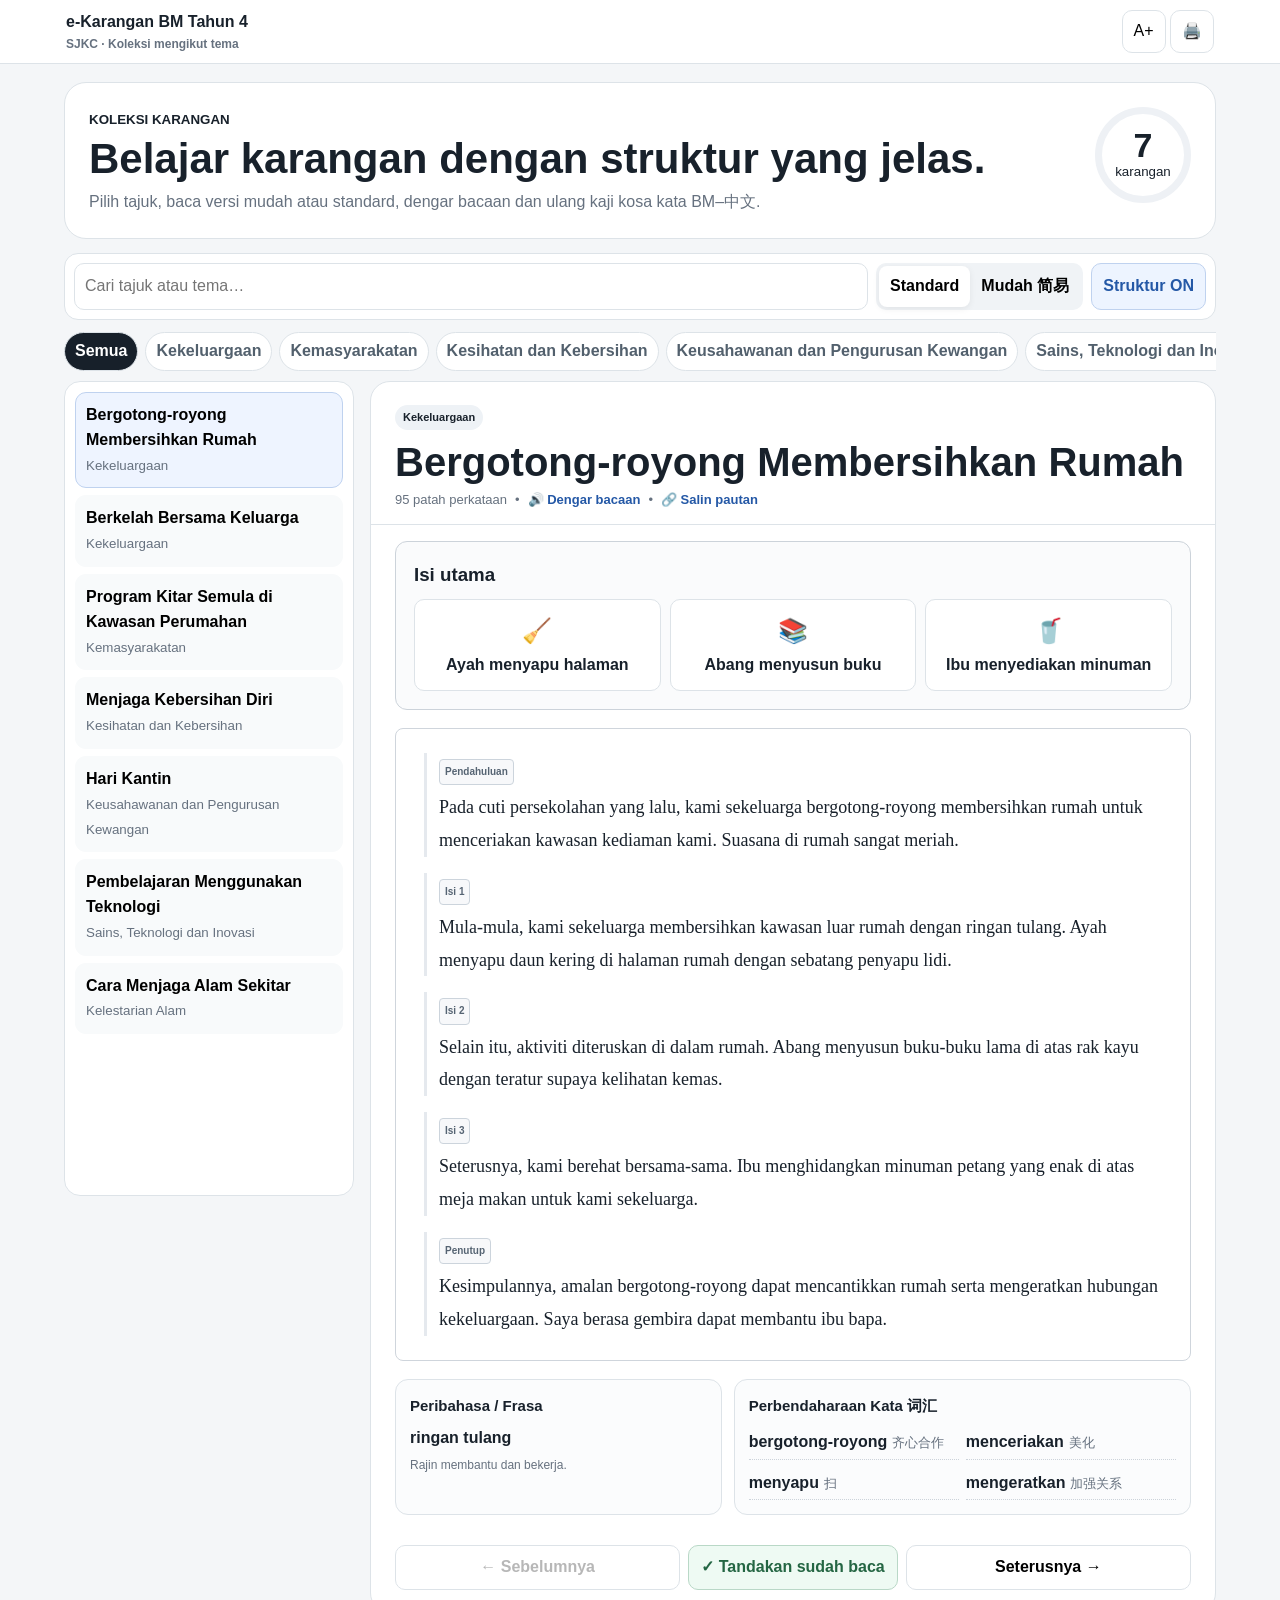
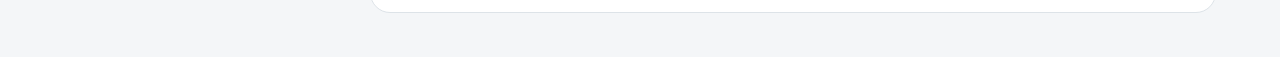
==== ebook/index.html @ 50668a0a "Add online e-Karangan BM Tahun 4 ebook" ====
<!doctype html><html lang="ms"><head><meta charset="utf-8"><meta name="viewport" content="width=device-width,initial-scale=1"><meta name="theme-color" content="#fff"><title>e-Karangan BM Tahun 4 SJKC</title><style>:root{--bg:#f4f6f8;--ink:#18212b;--mut:#66717f;--line:#dde3e8;--blue:#2458a6;--soft:#edf4ff;--fs:18px}*{box-sizing:border-box}body{margin:0;background:var(--bg);color:var(--ink);font-family:Arial,sans-serif;line-height:1.55}button,input{font:inherit}button{cursor:pointer}header{position:sticky;top:0;z-index:20;background:#fffffff5;border-bottom:1px solid var(--line)}.head{max-width:1180px;margin:auto;padding:10px 16px;display:flex;justify-content:space-between;align-items:center}.brand{font-weight:800}.brand small{display:block;color:var(--mut);font-size:12px}.act button{border:1px solid var(--line);background:#fff;border-radius:10px;padding:8px 11px}main{max-width:1180px;margin:auto;padding:18px 14px 44px}.hero{background:#fff;border:1px solid var(--line);border-radius:22px;padding:24px;display:flex;justify-content:space-between;gap:18px}.hero h1{margin:4px 0 8px;font-size:clamp(28px,4vw,42px);line-height:1.08}.hero p{margin:0;color:var(--mut)}.count{min-width:96px;height:96px;border:7px solid #eef1f5;border-radius:50%;display:grid;place-content:center;text-align:center}.count b{font-size:34px;line-height:1}.bar{margin:14px 0 10px;display:flex;gap:8px;flex-wrap:wrap;background:#fff;border:1px solid var(--line);padding:9px;border-radius:14px}.bar input{flex:1;min-width:210px;border:1px solid var(--line);border-radius:10px;padding:10px}.seg{display:flex;background:#f0f3f6;padding:3px;border-radius:10px}.seg button{border:0;background:transparent;padding:8px 11px;border-radius:8px;font-weight:700}.seg .on{background:#fff;box-shadow:0 2px 7px #0001}#structure{border:1px solid #bfd2ef;background:var(--soft);color:var(--blue);border-radius:10px;padding:8px 11px;font-weight:700}.themes{display:flex;gap:7px;overflow:auto;padding:2px 0 10px}.themes button{white-space:nowrap;border:1px solid var(--line);background:#fff;border-radius:999px;padding:6px 10px;font-weight:700;color:#52606d}.themes .on{background:#17202a;color:#fff}.layout{display:grid;grid-template-columns:290px 1fr;gap:16px}aside{background:#fff;border:1px solid var(--line);border-radius:16px;padding:10px;position:sticky;top:70px;max-height:calc(100vh - 85px);overflow:auto}.item{width:100%;text-align:left;border:1px solid transparent;background:#f8fafb;border-radius:11px;padding:10px;margin-bottom:7px}.item.on{background:#eef4ff;border-color:#bfd2ef}.item b{display:block}.item small{color:var(--mut)}article{background:#fff;border:1px solid var(--line);border-radius:20px;overflow:hidden}.cover{padding:22px 24px 14px;border-bottom:1px solid var(--line)}.badge{display:inline-block;background:#eef2f6;border-radius:999px;padding:4px 8px;font-size:11px;font-weight:800}h2{font-size:clamp(27px,4vw,40px);line-height:1.1;margin:10px 0 6px}.sub{color:var(--mut);font-size:13px;display:flex;gap:8px;flex-wrap:wrap}.link{border:0;background:transparent;color:var(--blue);padding:0;font-weight:700}.visual{margin:16px 24px 0;border:1px solid #ccd3da;border-radius:12px;background:#fafbfc;padding:18px}.visual h3{margin:0 0 10px}.points{display:grid;grid-template-columns:repeat(3,1fr);gap:9px}.point{border:1px solid var(--line);border-radius:10px;background:#fff;padding:12px;text-align:center;font-weight:700}.point span{display:block;font-size:24px;margin-bottom:4px}.paper{margin:18px 24px 0;border:1px solid #cfd5dc;border-radius:8px;padding:24px 28px;font-family:Georgia,'Times New Roman',serif;font-size:var(--fs);line-height:1.82}.paper p{margin:0 0 16px;padding-left:12px;border-left:3px solid #e5e9ee}.paper p:last-child{margin-bottom:0}.label{font-family:Arial,sans-serif;display:inline-block;font-size:10px;border:1px solid #ccd4dc;border-radius:4px;background:#f7f8fa;padding:3px 5px;font-weight:800;margin-bottom:6px;color:#566473}body.no-structure .paper p{border-left:0;padding-left:0}body.no-structure .label{display:none}.learn{display:grid;grid-template-columns:1fr 1.4fr;gap:12px;padding:18px 24px}.card{border:1px solid var(--line);background:#fbfcfd;border-radius:13px;padding:14px}.card h3{margin:0 0 9px;font-size:15px}.vocab{display:grid;grid-template-columns:1fr 1fr;gap:7px}.vocab div{border-bottom:1px dotted #ccd3da;padding:4px 0}.vocab span{color:var(--mut);font-size:13px;margin-left:5px}.nav{display:grid;grid-template-columns:1fr auto 1fr;gap:8px;padding:12px 24px 22px}.nav button{border:1px solid var(--line);background:#fff;border-radius:10px;padding:9px 12px;font-weight:700}#done{background:#eefaf3;color:#246643;border-color:#b9d8c7}#done.done{background:#246643;color:#fff}.toast{position:fixed;left:50%;bottom:18px;transform:translate(-50%,18px);background:#17202a;color:#fff;padding:9px 12px;border-radius:9px;opacity:0;transition:.2s}.toast.show{opacity:1;transform:translate(-50%,0)}body.big{--fs:21px}@media(max-width:850px){.layout{grid-template-columns:1fr}aside{position:static;max-height:none;display:grid;grid-template-columns:1fr 1fr;gap:7px}.item{margin:0}.learn{grid-template-columns:1fr}}@media(max-width:600px){main{padding:10px 8px 30px}.hero{padding:18px}.count{display:none}aside{grid-template-columns:1fr}.cover{padding:18px 14px 12px}.visual{margin:12px 8px 0;padding:12px}.points{grid-template-columns:1fr}.paper{margin:12px 8px 0;padding:17px 16px;line-height:1.7}.learn{padding:12px 8px}.vocab{grid-template-columns:1fr}.nav{padding:10px 8px 16px;grid-template-columns:1fr 1fr}#done{grid-column:1/-1;grid-row:1}}@media print{@page{size:A4 portrait;margin:12mm}header,.hero,.bar,.themes,aside,.sub,.nav,.toast{display:none!important}main{padding:0}.layout{display:block}article{border:0}.cover{padding:0 0 8px;border:0}h2{text-align:center;font-size:20pt}.visual{margin:4px 0 10px;padding:8px}.point{padding:6px}.paper{margin:0;padding:0;border:0;font-size:12pt;line-height:1.6}.paper p{border-left:0;padding-left:0}.learn{padding:12px 0 0;grid-template-columns:1fr 1fr}}</style></head><body><header><div class="head"><div class="brand">e-Karangan BM Tahun 4<small>SJKC · Koleksi mengikut tema</small></div><div class="act"><button id="font">A+</button> <button id="print">🖨️</button></div></div></header><main><section class="hero"><div><small><b>KOLEKSI KARANGAN</b></small><h1>Belajar karangan dengan struktur yang jelas.</h1><p>Pilih tajuk, baca versi mudah atau standard, dengar bacaan dan ulang kaji kosa kata BM–中文.</p></div><div class="count"><b>7</b><small>karangan</small></div></section><div class="bar"><input id="search" placeholder="Cari tajuk atau tema…"><div class="seg"><button id="std" class="on">Standard</button><button id="easy">Mudah 简易</button></div><button id="structure">Struktur ON</button></div><div id="themes" class="themes"></div><div class="layout"><aside id="list"></aside><article><div class="cover"><span id="theme" class="badge"></span><h2 id="title"></h2><div class="sub"><span id="wc"></span><span>•</span><button id="speak" class="link">🔊 Dengar bacaan</button><span>•</span><button id="copy" class="link">🔗 Salin pautan</button></div></div><section class="visual"><h3>Isi utama</h3><div id="points" class="points"></div></section><section id="paper" class="paper"></section><section class="learn"><div class="card"><h3>Peribahasa / Frasa</h3><b id="phrase"></b><div id="note" style="font-size:12px;color:#66717f;margin-top:5px"></div></div><div class="card"><h3>Perbendaharaan Kata 词汇</h3><div id="vocab" class="vocab"></div></div></section><div class="nav"><button id="prev">← Sebelumnya</button><button id="done">✓ Tandakan sudah baca</button><button id="next">Seterusnya →</button></div></article></div></main><div id="toast" class="toast"></div><script>const E=[{id:'gotong',theme:'Kekeluargaan',title:'Bergotong-royong Membersihkan Rumah',phrase:'ringan tulang',note:'Rajin membantu dan bekerja.',vocab:[['bergotong-royong','齐心合作'],['menceriakan','美化'],['menyapu','扫'],['mengeratkan','加强关系']],points:[['🧹','Ayah menyapu halaman'],['📚','Abang menyusun buku'],['🥤','Ibu menyediakan minuman']],standard:['Pada cuti persekolahan yang lalu, kami sekeluarga bergotong-royong membersihkan rumah untuk menceriakan kawasan kediaman kami. Suasana di rumah sangat meriah.','Mula-mula, kami sekeluarga membersihkan kawasan luar rumah dengan ringan tulang. Ayah menyapu daun kering di halaman rumah dengan sebatang penyapu lidi.','Selain itu, aktiviti diteruskan di dalam rumah. Abang menyusun buku-buku lama di atas rak kayu dengan teratur supaya kelihatan kemas.','Seterusnya, kami berehat bersama-sama. Ibu menghidangkan minuman petang yang enak di atas meja makan untuk kami sekeluarga.','Kesimpulannya, amalan bergotong-royong dapat mencantikkan rumah serta mengeratkan hubungan kekeluargaan. Saya berasa gembira dapat membantu ibu bapa.'],easy:['Pada cuti sekolah, keluarga saya membersihkan rumah bersama-sama.','Mula-mula, ayah menyapu daun kering di halaman rumah.','Selain itu, abang menyusun buku di atas rak.','Seterusnya, ibu menyediakan minuman untuk kami.','Kesimpulannya, rumah menjadi bersih dan kami berasa gembira.']},{id:'berkelah',theme:'Kekeluargaan',title:'Berkelah Bersama Keluarga',phrase:'ringan tulang',note:'Rajin membantu tanpa disuruh berkali-kali.',vocab:[['berkelah','野餐'],['but kereta','汽车后备箱'],['tikar mengkuang','草席'],['pesisir pantai','海滩边']],points:[['🚗','Menurunkan barang'],['🏖️','Membina istana pasir'],['🍜','Makan bersama-sama']],standard:['Pada hari Ahad yang lalu, ayah membawa kami sekeluarga berkelah di tepi pantai untuk merehatkan minda. Kami berasa sangat teruja.','Mula-mula, kami menurunkan barang-barang daripada but kereta dengan ringan tulang. Ayah membentangkan tikar mengkuang di bawah pokok yang rendang.','Selain itu, saya membina sebuah istana pasir yang cantik di pesisir pantai bersama adik tersayang.','Seterusnya, kami berehat sambil mengisi perut yang lapar. Ibu menghidangkan mi goreng yang lazat di atas tikar untuk dinikmati bersama-sama.','Kesimpulannya, perkelahan ini dapat mengeratkan hubungan antara ahli keluarga. Saya berasa gembira dapat meluangkan masa bersama keluarga.'],easy:['Pada hari Ahad, keluarga saya berkelah di tepi pantai.','Mula-mula, kami menurunkan barang dari kereta. Ayah membentangkan tikar.','Selain itu, saya dan adik membina istana pasir.','Seterusnya, ibu menyediakan mi goreng untuk kami makan.','Kesimpulannya, kami berasa gembira dapat berkelah bersama.']},{id:'kitar',theme:'Kemasyarakatan',title:'Program Kitar Semula di Kawasan Perumahan',phrase:'ringan tulang',note:'Rajin membantu dalam sesuatu pekerjaan.',vocab:[['kitar semula','回收'],['mengasingkan','分类'],['tempat pengumpulan','收集处'],['alam sekitar','环境']],points:[['📄','Mengumpul kertas'],['🧴','Mengasingkan plastik'],['🥫','Mengumpul tin']],standard:['Pada hari Ahad yang lalu, penduduk di kawasan perumahan saya menyertai program kitar semula. Program ini diadakan pada waktu pagi.','Mula-mula, penduduk membawa barang kitar semula seperti kertas, botol plastik dan tin minuman. Mereka datang ke tempat pengumpulan dengan gembira.','Selain itu, saya dan keluarga membantu mengasingkan barang-barang tersebut. Kami bekerjasama dengan ringan tulang.','Seterusnya, program ini dapat menjaga kebersihan kawasan perumahan. Penduduk juga dapat belajar mencintai alam sekitar.','Kesimpulannya, saya berasa seronok kerana dapat menyertai program ini. Saya berharap program seperti ini akan diadakan lagi.'],easy:['Pada hari Ahad, kawasan rumah saya mengadakan program kitar semula.','Mula-mula, penduduk membawa kertas, botol plastik dan tin.','Selain itu, saya membantu mengasingkan barang-barang tersebut.','Seterusnya, kawasan perumahan menjadi lebih bersih.','Kesimpulannya, saya gembira dapat menjaga alam sekitar.']},{id:'kebersihan',theme:'Kesihatan dan Kebersihan',title:'Menjaga Kebersihan Diri',phrase:'Kebersihan membawa kesihatan.',note:'Frasa mudah untuk mengingat kepentingan kebersihan.',vocab:[['kebersihan','卫生'],['menggosok gigi','刷牙'],['kerosakan gigi','牙齿损坏'],['kuman','细菌']],points:[['🪥','Menggosok gigi'],['🧼','Mandi dengan sabun'],['👐','Mencuci tangan']],standard:['Kita perlu menjaga kebersihan diri supaya badan sentiasa bersih dan sihat. Kita juga akan berasa lebih selesa ketika belajar dan bermain.','Mula-mula, kita perlu menggosok gigi sekurang-kurangnya dua kali sehari. Gigi yang bersih dapat mengelakkan kerosakan gigi.','Selain itu, kita perlu mandi setiap hari menggunakan sabun. Mandi dapat membersihkan kotoran pada badan.','Seterusnya, kita perlu mencuci tangan dengan sabun sebelum makan. Tangan yang bersih dapat mengelakkan kuman.','Kesimpulannya, kita mesti menjaga kebersihan diri setiap hari supaya sentiasa sihat dan ceria.'],easy:['Kita mesti menjaga kebersihan diri supaya badan sihat.','Mula-mula, kita perlu menggosok gigi setiap hari.','Selain itu, kita perlu mandi dengan sabun.','Seterusnya, kita perlu mencuci tangan sebelum makan.','Kesimpulannya, badan yang bersih menjadikan kita sihat dan ceria.']},{id:'kantin',theme:'Keusahawanan dan Pengurusan Kewangan',title:'Hari Kantin',phrase:'sedikit-sedikit, lama-lama menjadi bukit',note:'Simpanan yang sedikit boleh menjadi banyak jika dilakukan secara berterusan.',vocab:[['gerai jualan','摊位'],['pelanggan','顾客'],['baki wang','找钱；余额'],['berjimat','节省']],points:[['🍱','Menjual makanan'],['💵','Mengira wang'],['🏦','Menyimpan hasil jualan']],standard:['Pada hari Sabtu yang lalu, sekolah saya mengadakan Hari Kantin. Sejak awal pagi, suasana sekolah sangat meriah dengan pelbagai gerai jualan.','Mula-mula, saya membantu guru menyusun makanan dan minuman di gerai. Saya juga melayan pelanggan dengan mesra dan sopan.','Selain itu, saya belajar mengira wang ketika menerima bayaran daripada pelanggan. Saya memastikan baki wang dipulangkan dengan betul.','Seterusnya, hasil jualan disimpan dengan cermat. Guru mengingatkan kami supaya berjimat kerana sedikit-sedikit, lama-lama menjadi bukit.','Kesimpulannya, Hari Kantin memberikan pengalaman yang menarik. Saya belajar berniaga, mengurus wang dan bekerjasama dengan rakan-rakan.'],easy:['Pada hari Sabtu, sekolah saya mengadakan Hari Kantin.','Mula-mula, saya membantu menjual makanan dan minuman.','Selain itu, saya belajar mengira wang dan memberi baki.','Seterusnya, kami menyimpan wang hasil jualan dengan baik.','Kesimpulannya, saya belajar cara berniaga dan mengurus wang.']},{id:'teknologi',theme:'Sains, Teknologi dan Inovasi',title:'Pembelajaran Menggunakan Teknologi',phrase:'usaha tangga kejayaan',note:'Kejayaan dapat dicapai melalui usaha yang bersungguh-sungguh.',vocab:[['teknologi','科技'],['projektor','投影仪'],['maklumat','资料'],['dalam talian','在线']],points:[['💻','Komputer dan projektor'],['📱','Mencari maklumat'],['✅','Menjawab kuiz']],standard:['Pada masa kini, teknologi banyak digunakan di sekolah. Teknologi membantu murid belajar dengan lebih mudah dan menjadikan pelajaran lebih menarik.','Mula-mula, guru menggunakan komputer dan projektor semasa mengajar. Murid dapat melihat gambar dan video dengan jelas.','Selain itu, murid boleh menggunakan tablet atau komputer untuk mencari maklumat. Murid juga boleh membuat latihan dalam talian.','Seterusnya, murid boleh menjawab kuiz menggunakan teknologi. Aktiviti ini menjadikan pembelajaran lebih seronok.','Kesimpulannya, teknologi banyak membantu kita belajar. Kita mesti menggunakannya dengan baik kerana usaha tangga kejayaan.'],easy:['Teknologi banyak digunakan di sekolah pada masa kini.','Mula-mula, guru menggunakan komputer dan projektor untuk mengajar.','Selain itu, murid boleh mencari maklumat menggunakan tablet.','Seterusnya, murid boleh menjawab kuiz dalam talian.','Kesimpulannya, teknologi membantu kita belajar dengan lebih mudah.']},{id:'alam',theme:'Kelestarian Alam',title:'Cara Menjaga Alam Sekitar',phrase:'Alam bersih, hidup sihat.',note:'Frasa ringkas untuk mengingat kepentingan menjaga alam sekitar.',vocab:[['alam sekitar','环境'],['mencemarkan','污染'],['menanam pokok','种树'],['nyaman','舒适']],points:[['🗑️','Buang sampah dengan betul'],['🚫🔥','Tidak membakar sampah'],['🌱','Menanam pokok']],standard:['Kita perlu menjaga alam sekitar supaya kawasan tempat tinggal sentiasa bersih dan indah. Alam sekitar yang bersih juga menjadikan hidup kita lebih sihat.','Mula-mula, kita perlu membuang sampah ke dalam tong sampah. Sikap ini dapat menjaga kebersihan kawasan sekeliling.','Selain itu, kita tidak boleh membakar sampah secara terbuka. Asap daripada pembakaran boleh mencemarkan udara.','Seterusnya, kita perlu menanam pokok di kawasan rumah atau sekolah. Pokok dapat mencantikkan kawasan dan menyegarkan udara.','Kesimpulannya, kita mesti menjaga alam sekitar setiap hari. Kita hendaklah bekerjasama supaya alam sekitar sentiasa bersih dan nyaman.'],easy:['Kita perlu menjaga alam sekitar supaya sentiasa bersih.','Mula-mula, kita perlu membuang sampah ke dalam tong sampah.','Selain itu, kita tidak boleh membakar sampah.','Seterusnya, kita boleh menanam pokok di rumah atau sekolah.','Kesimpulannya, alam yang bersih menjadikan hidup kita lebih sihat.']}];const L=['Pendahuluan','Isi 1','Isi 2','Isi 3','Penutup'];let mode='standard',th='Semua',q='',id=location.hash.slice(1)||E[0].id,read=new Set(JSON.parse(localStorage.getItem('ebook-read')||'[]'));const $=x=>document.getElementById(x),esc=s=>String(s).replace(/[&<>"']/g,m=>({'&':'&amp;','<':'&lt;','>':'&gt;','"':'&quot;',"'":'&#39;'}[m]));function toast(s){$('toast').textContent=s;$('toast').classList.add('show');clearTimeout(toast.t);toast.t=setTimeout(()=>$('toast').classList.remove('show'),1500)}function active(){return E.find(x=>x.id===id)||E[0]}function themes(){return ['Semua',...new Set(E.map(x=>x.theme))]}function filtered(){let z=q.toLowerCase();return E.filter(e=>(th==='Semua'||e.theme===th)&&(!z||(e.title+' '+e.theme).toLowerCase().includes(z)))}function rt(){$('themes').innerHTML=themes().map(t=>`<button class="${t===th?'on':''}" data-t="${esc(t)}">${esc(t)}</button>`).join('');$('themes').querySelectorAll('button').forEach(b=>b.onclick=()=>{th=b.dataset.t;rt();rl()})}function rl(){$('list').innerHTML=filtered().map(e=>`<button class="item ${e.id===id?'on':''}" data-id="${e.id}"><b>${esc(e.title)}</b><small>${esc(e.theme)} ${read.has(e.id)?' · ✓ dibaca':''}</small></button>`).join('')||'<p>Tiada tajuk ditemui.</p>';$('list').querySelectorAll('.item').forEach(b=>b.onclick=()=>sel(b.dataset.id,true))}function rr(){let e=active(),p=e[mode];$('theme').textContent=e.theme;$('title').textContent=e.title;$('wc').textContent=p.join(' ').trim().split(/\s+/).length+' patah perkataan';$('points').innerHTML=e.points.map(x=>`<div class="point"><span>${x[0]}</span>${esc(x[1])}</div>`).join('');$('paper').innerHTML=p.map((x,i)=>`<p><span class="label">${L[i]||'Isi'}</span><br>${esc(x)}</p>`).join('');$('phrase').textContent=e.phrase;$('note').textContent=e.note;$('vocab').innerHTML=e.vocab.map(v=>`<div><b>${esc(v[0])}</b><span>${esc(v[1])}</span></div>`).join('');$('done').classList.toggle('done',read.has(e.id));$('done').textContent=read.has(e.id)?'✓ Sudah dibaca':'✓ Tandakan sudah baca';let i=E.findIndex(x=>x.id===id);$('prev').disabled=i===0;$('next').disabled=i===E.length-1;document.title=e.title+' · e-Karangan BM Tahun 4'}function sel(x,s){id=E.some(e=>e.id===x)?x:E[0].id;history.replaceState(null,'','#'+id);rl();rr();if(s)document.querySelector('article').scrollIntoView({behavior:'smooth'})}$('search').oninput=e=>{q=e.target.value;rl()};$('std').onclick=()=>{mode='standard';$('std').classList.add('on');$('easy').classList.remove('on');rr()};$('easy').onclick=()=>{mode='easy';$('easy').classList.add('on');$('std').classList.remove('on');rr()};$('structure').onclick=()=>{document.body.classList.toggle('no-structure');$('structure').textContent='Struktur '+(document.body.classList.contains('no-structure')?'OFF':'ON')};$('font').onclick=()=>{document.body.classList.toggle('big');$('font').textContent=document.body.classList.contains('big')?'A−':'A+'};$('print').onclick=()=>print();$('speak').onclick=()=>{if(!speechSynthesis)return toast('Audio tidak disokong.');speechSynthesis.cancel();let e=active(),u=new SpeechSynthesisUtterance([e.title,...e[mode]].join('. '));u.lang='ms-MY';u.rate=.9;speechSynthesis.speak(u);toast('Bacaan dimulakan.')};$('copy').onclick=async()=>{try{await navigator.clipboard.writeText(location.href);toast('Pautan disalin.')}catch{toast('Salin pautan daripada bar alamat.')}};$('done').onclick=()=>{read.has(id)?read.delete(id):read.add(id);localStorage.setItem('ebook-read',JSON.stringify([...read]));rl();rr()};$('prev').onclick=()=>{let i=E.findIndex(x=>x.id===id);if(i>0)sel(E[i-1].id,true)};$('next').onclick=()=>{let i=E.findIndex(x=>x.id===id);if(i<E.length-1)sel(E[i+1].id,true)};rt();sel(id,false);</script></body></html>
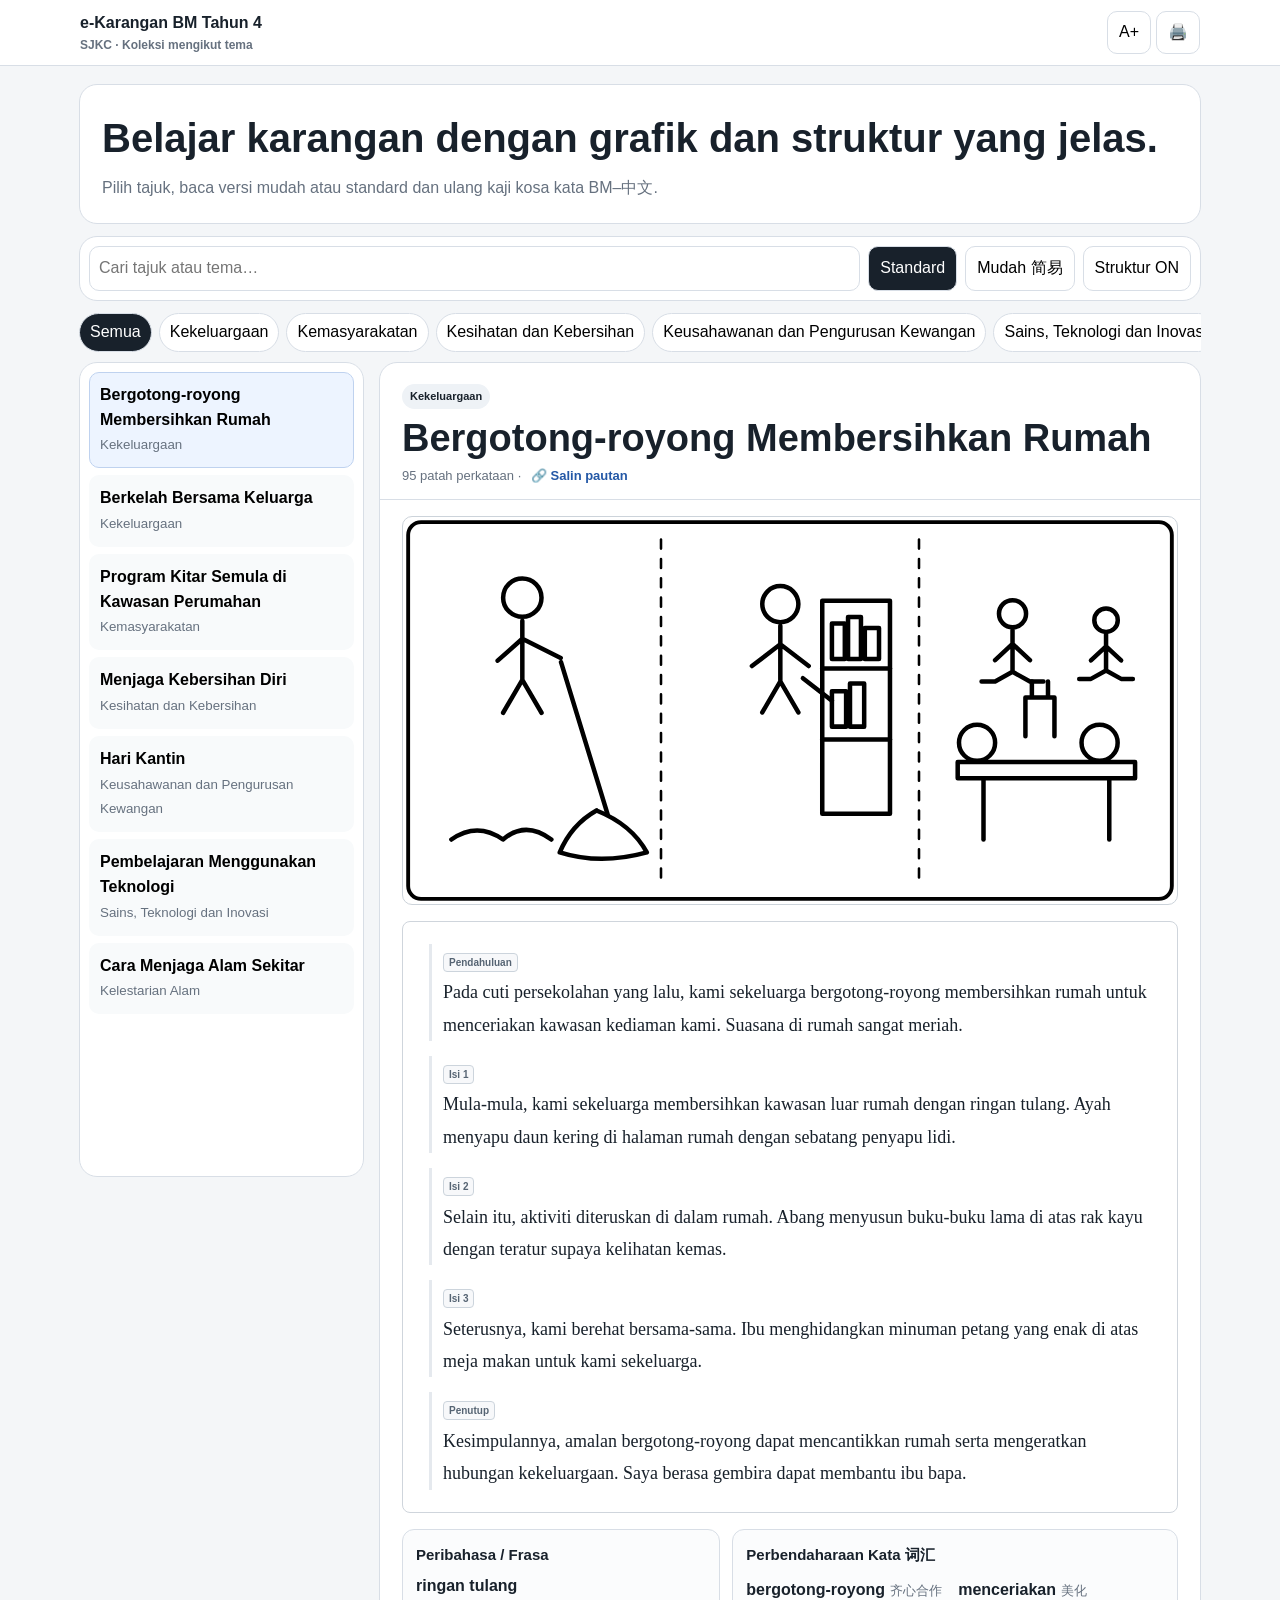
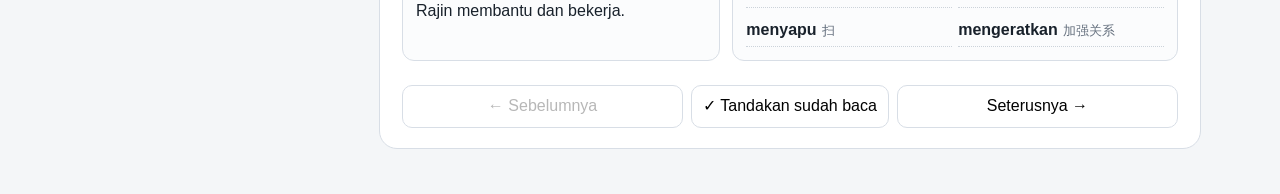
==== commit 93d56bfc: "Fix ebook graphics with SVG and remove read-aloud feature" ====
--- a/ebook/index.html
+++ b/ebook/index.html
@@ -1 +1 @@
-<!doctype html><html lang="ms"><head><meta charset="utf-8"><meta name="viewport" content="width=device-width,initial-scale=1"><meta name="theme-color" content="#fff"><title>e-Karangan BM Tahun 4 SJKC</title><style>:root{--bg:#f4f6f8;--ink:#18212b;--mut:#66717f;--line:#dde3e8;--blue:#2458a6;--soft:#edf4ff;--fs:18px}*{box-sizing:border-box}body{margin:0;background:var(--bg);color:var(--ink);font-family:Arial,sans-serif;line-height:1.55}button,input{font:inherit}button{cursor:pointer}header{position:sticky;top:0;z-index:20;background:#fffffff5;border-bottom:1px solid var(--line)}.head{max-width:1180px;margin:auto;padding:10px 16px;display:flex;justify-content:space-between;align-items:center}.brand{font-weight:800}.brand small{display:block;color:var(--mut);font-size:12px}.act button{border:1px solid var(--line);background:#fff;border-radius:10px;padding:8px 11px}main{max-width:1180px;margin:auto;padding:18px 14px 44px}.hero{background:#fff;border:1px solid var(--line);border-radius:22px;padding:24px;display:flex;justify-content:space-between;gap:18px}.hero h1{margin:4px 0 8px;font-size:clamp(28px,4vw,42px);line-height:1.08}.hero p{margin:0;color:var(--mut)}.count{min-width:96px;height:96px;border:7px solid #eef1f5;border-radius:50%;display:grid;place-content:center;text-align:center}.count b{font-size:34px;line-height:1}.bar{margin:14px 0 10px;display:flex;gap:8px;flex-wrap:wrap;background:#fff;border:1px solid var(--line);padding:9px;border-radius:14px}.bar input{flex:1;min-width:210px;border:1px solid var(--line);border-radius:10px;padding:10px}.seg{display:flex;background:#f0f3f6;padding:3px;border-radius:10px}.seg button{border:0;background:transparent;padding:8px 11px;border-radius:8px;font-weight:700}.seg .on{background:#fff;box-shadow:0 2px 7px #0001}#structure{border:1px solid #bfd2ef;background:var(--soft);color:var(--blue);border-radius:10px;padding:8px 11px;font-weight:700}.themes{display:flex;gap:7px;overflow:auto;padding:2px 0 10px}.themes button{white-space:nowrap;border:1px solid var(--line);background:#fff;border-radius:999px;padding:6px 10px;font-weight:700;color:#52606d}.themes .on{background:#17202a;color:#fff}.layout{display:grid;grid-template-columns:290px 1fr;gap:16px}aside{background:#fff;border:1px solid var(--line);border-radius:16px;padding:10px;position:sticky;top:70px;max-height:calc(100vh - 85px);overflow:auto}.item{width:100%;text-align:left;border:1px solid transparent;background:#f8fafb;border-radius:11px;padding:10px;margin-bottom:7px}.item.on{background:#eef4ff;border-color:#bfd2ef}.item b{display:block}.item small{color:var(--mut)}article{background:#fff;border:1px solid var(--line);border-radius:20px;overflow:hidden}.cover{padding:22px 24px 14px;border-bottom:1px solid var(--line)}.badge{display:inline-block;background:#eef2f6;border-radius:999px;padding:4px 8px;font-size:11px;font-weight:800}h2{font-size:clamp(27px,4vw,40px);line-height:1.1;margin:10px 0 6px}.sub{color:var(--mut);font-size:13px;display:flex;gap:8px;flex-wrap:wrap}.link{border:0;background:transparent;color:var(--blue);padding:0;font-weight:700}.visual{margin:16px 24px 0;border:1px solid #ccd3da;border-radius:12px;background:#fafbfc;padding:18px}.visual h3{margin:0 0 10px}.points{display:grid;grid-template-columns:repeat(3,1fr);gap:9px}.point{border:1px solid var(--line);border-radius:10px;background:#fff;padding:12px;text-align:center;font-weight:700}.point span{display:block;font-size:24px;margin-bottom:4px}.paper{margin:18px 24px 0;border:1px solid #cfd5dc;border-radius:8px;padding:24px 28px;font-family:Georgia,'Times New Roman',serif;font-size:var(--fs);line-height:1.82}.paper p{margin:0 0 16px;padding-left:12px;border-left:3px solid #e5e9ee}.paper p:last-child{margin-bottom:0}.label{font-family:Arial,sans-serif;display:inline-block;font-size:10px;border:1px solid #ccd4dc;border-radius:4px;background:#f7f8fa;padding:3px 5px;font-weight:800;margin-bottom:6px;color:#566473}body.no-structure .paper p{border-left:0;padding-left:0}body.no-structure .label{display:none}.learn{display:grid;grid-template-columns:1fr 1.4fr;gap:12px;padding:18px 24px}.card{border:1px solid var(--line);background:#fbfcfd;border-radius:13px;padding:14px}.card h3{margin:0 0 9px;font-size:15px}.vocab{display:grid;grid-template-columns:1fr 1fr;gap:7px}.vocab div{border-bottom:1px dotted #ccd3da;padding:4px 0}.vocab span{color:var(--mut);font-size:13px;margin-left:5px}.nav{display:grid;grid-template-columns:1fr auto 1fr;gap:8px;padding:12px 24px 22px}.nav button{border:1px solid var(--line);background:#fff;border-radius:10px;padding:9px 12px;font-weight:700}#done{background:#eefaf3;color:#246643;border-color:#b9d8c7}#done.done{background:#246643;color:#fff}.toast{position:fixed;left:50%;bottom:18px;transform:translate(-50%,18px);background:#17202a;color:#fff;padding:9px 12px;border-radius:9px;opacity:0;transition:.2s}.toast.show{opacity:1;transform:translate(-50%,0)}body.big{--fs:21px}@media(max-width:850px){.layout{grid-template-columns:1fr}aside{position:static;max-height:none;display:grid;grid-template-columns:1fr 1fr;gap:7px}.item{margin:0}.learn{grid-template-columns:1fr}}@media(max-width:600px){main{padding:10px 8px 30px}.hero{padding:18px}.count{display:none}aside{grid-template-columns:1fr}.cover{padding:18px 14px 12px}.visual{margin:12px 8px 0;padding:12px}.points{grid-template-columns:1fr}.paper{margin:12px 8px 0;padding:17px 16px;line-height:1.7}.learn{padding:12px 8px}.vocab{grid-template-columns:1fr}.nav{padding:10px 8px 16px;grid-template-columns:1fr 1fr}#done{grid-column:1/-1;grid-row:1}}@media print{@page{size:A4 portrait;margin:12mm}header,.hero,.bar,.themes,aside,.sub,.nav,.toast{display:none!important}main{padding:0}.layout{display:block}article{border:0}.cover{padding:0 0 8px;border:0}h2{text-align:center;font-size:20pt}.visual{margin:4px 0 10px;padding:8px}.point{padding:6px}.paper{margin:0;padding:0;border:0;font-size:12pt;line-height:1.6}.paper p{border-left:0;padding-left:0}.learn{padding:12px 0 0;grid-template-columns:1fr 1fr}}</style></head><body><header><div class="head"><div class="brand">e-Karangan BM Tahun 4<small>SJKC · Koleksi mengikut tema</small></div><div class="act"><button id="font">A+</button> <button id="print">🖨️</button></div></div></header><main><section class="hero"><div><small><b>KOLEKSI KARANGAN</b></small><h1>Belajar karangan dengan struktur yang jelas.</h1><p>Pilih tajuk, baca versi mudah atau standard, dengar bacaan dan ulang kaji kosa kata BM–中文.</p></div><div class="count"><b>7</b><small>karangan</small></div></section><div class="bar"><input id="search" placeholder="Cari tajuk atau tema…"><div class="seg"><button id="std" class="on">Standard</button><button id="easy">Mudah 简易</button></div><button id="structure">Struktur ON</button></div><div id="themes" class="themes"></div><div class="layout"><aside id="list"></aside><article><div class="cover"><span id="theme" class="badge"></span><h2 id="title"></h2><div class="sub"><span id="wc"></span><span>•</span><button id="speak" class="link">🔊 Dengar bacaan</button><span>•</span><button id="copy" class="link">🔗 Salin pautan</button></div></div><section class="visual"><h3>Isi utama</h3><div id="points" class="points"></div></section><section id="paper" class="paper"></section><section class="learn"><div class="card"><h3>Peribahasa / Frasa</h3><b id="phrase"></b><div id="note" style="font-size:12px;color:#66717f;margin-top:5px"></div></div><div class="card"><h3>Perbendaharaan Kata 词汇</h3><div id="vocab" class="vocab"></div></div></section><div class="nav"><button id="prev">← Sebelumnya</button><button id="done">✓ Tandakan sudah baca</button><button id="next">Seterusnya →</button></div></article></div></main><div id="toast" class="toast"></div><script>const E=[{id:'gotong',theme:'Kekeluargaan',title:'Bergotong-royong Membersihkan Rumah',phrase:'ringan tulang',note:'Rajin membantu dan bekerja.',vocab:[['bergotong-royong','齐心合作'],['menceriakan','美化'],['menyapu','扫'],['mengeratkan','加强关系']],points:[['🧹','Ayah menyapu halaman'],['📚','Abang menyusun buku'],['🥤','Ibu menyediakan minuman']],standard:['Pada cuti persekolahan yang lalu, kami sekeluarga bergotong-royong membersihkan rumah untuk menceriakan kawasan kediaman kami. Suasana di rumah sangat meriah.','Mula-mula, kami sekeluarga membersihkan kawasan luar rumah dengan ringan tulang. Ayah menyapu daun kering di halaman rumah dengan sebatang penyapu lidi.','Selain itu, aktiviti diteruskan di dalam rumah. Abang menyusun buku-buku lama di atas rak kayu dengan teratur supaya kelihatan kemas.','Seterusnya, kami berehat bersama-sama. Ibu menghidangkan minuman petang yang enak di atas meja makan untuk kami sekeluarga.','Kesimpulannya, amalan bergotong-royong dapat mencantikkan rumah serta mengeratkan hubungan kekeluargaan. Saya berasa gembira dapat membantu ibu bapa.'],easy:['Pada cuti sekolah, keluarga saya membersihkan rumah bersama-sama.','Mula-mula, ayah menyapu daun kering di halaman rumah.','Selain itu, abang menyusun buku di atas rak.','Seterusnya, ibu menyediakan minuman untuk kami.','Kesimpulannya, rumah menjadi bersih dan kami berasa gembira.']},{id:'berkelah',theme:'Kekeluargaan',title:'Berkelah Bersama Keluarga',phrase:'ringan tulang',note:'Rajin membantu tanpa disuruh berkali-kali.',vocab:[['berkelah','野餐'],['but kereta','汽车后备箱'],['tikar mengkuang','草席'],['pesisir pantai','海滩边']],points:[['🚗','Menurunkan barang'],['🏖️','Membina istana pasir'],['🍜','Makan bersama-sama']],standard:['Pada hari Ahad yang lalu, ayah membawa kami sekeluarga berkelah di tepi pantai untuk merehatkan minda. Kami berasa sangat teruja.','Mula-mula, kami menurunkan barang-barang daripada but kereta dengan ringan tulang. Ayah membentangkan tikar mengkuang di bawah pokok yang rendang.','Selain itu, saya membina sebuah istana pasir yang cantik di pesisir pantai bersama adik tersayang.','Seterusnya, kami berehat sambil mengisi perut yang lapar. Ibu menghidangkan mi goreng yang lazat di atas tikar untuk dinikmati bersama-sama.','Kesimpulannya, perkelahan ini dapat mengeratkan hubungan antara ahli keluarga. Saya berasa gembira dapat meluangkan masa bersama keluarga.'],easy:['Pada hari Ahad, keluarga saya berkelah di tepi pantai.','Mula-mula, kami menurunkan barang dari kereta. Ayah membentangkan tikar.','Selain itu, saya dan adik membina istana pasir.','Seterusnya, ibu menyediakan mi goreng untuk kami makan.','Kesimpulannya, kami berasa gembira dapat berkelah bersama.']},{id:'kitar',theme:'Kemasyarakatan',title:'Program Kitar Semula di Kawasan Perumahan',phrase:'ringan tulang',note:'Rajin membantu dalam sesuatu pekerjaan.',vocab:[['kitar semula','回收'],['mengasingkan','分类'],['tempat pengumpulan','收集处'],['alam sekitar','环境']],points:[['📄','Mengumpul kertas'],['🧴','Mengasingkan plastik'],['🥫','Mengumpul tin']],standard:['Pada hari Ahad yang lalu, penduduk di kawasan perumahan saya menyertai program kitar semula. Program ini diadakan pada waktu pagi.','Mula-mula, penduduk membawa barang kitar semula seperti kertas, botol plastik dan tin minuman. Mereka datang ke tempat pengumpulan dengan gembira.','Selain itu, saya dan keluarga membantu mengasingkan barang-barang tersebut. Kami bekerjasama dengan ringan tulang.','Seterusnya, program ini dapat menjaga kebersihan kawasan perumahan. Penduduk juga dapat belajar mencintai alam sekitar.','Kesimpulannya, saya berasa seronok kerana dapat menyertai program ini. Saya berharap program seperti ini akan diadakan lagi.'],easy:['Pada hari Ahad, kawasan rumah saya mengadakan program kitar semula.','Mula-mula, penduduk membawa kertas, botol plastik dan tin.','Selain itu, saya membantu mengasingkan barang-barang tersebut.','Seterusnya, kawasan perumahan menjadi lebih bersih.','Kesimpulannya, saya gembira dapat menjaga alam sekitar.']},{id:'kebersihan',theme:'Kesihatan dan Kebersihan',title:'Menjaga Kebersihan Diri',phrase:'Kebersihan membawa kesihatan.',note:'Frasa mudah untuk mengingat kepentingan kebersihan.',vocab:[['kebersihan','卫生'],['menggosok gigi','刷牙'],['kerosakan gigi','牙齿损坏'],['kuman','细菌']],points:[['🪥','Menggosok gigi'],['🧼','Mandi dengan sabun'],['👐','Mencuci tangan']],standard:['Kita perlu menjaga kebersihan diri supaya badan sentiasa bersih dan sihat. Kita juga akan berasa lebih selesa ketika belajar dan bermain.','Mula-mula, kita perlu menggosok gigi sekurang-kurangnya dua kali sehari. Gigi yang bersih dapat mengelakkan kerosakan gigi.','Selain itu, kita perlu mandi setiap hari menggunakan sabun. Mandi dapat membersihkan kotoran pada badan.','Seterusnya, kita perlu mencuci tangan dengan sabun sebelum makan. Tangan yang bersih dapat mengelakkan kuman.','Kesimpulannya, kita mesti menjaga kebersihan diri setiap hari supaya sentiasa sihat dan ceria.'],easy:['Kita mesti menjaga kebersihan diri supaya badan sihat.','Mula-mula, kita perlu menggosok gigi setiap hari.','Selain itu, kita perlu mandi dengan sabun.','Seterusnya, kita perlu mencuci tangan sebelum makan.','Kesimpulannya, badan yang bersih menjadikan kita sihat dan ceria.']},{id:'kantin',theme:'Keusahawanan dan Pengurusan Kewangan',title:'Hari Kantin',phrase:'sedikit-sedikit, lama-lama menjadi bukit',note:'Simpanan yang sedikit boleh menjadi banyak jika dilakukan secara berterusan.',vocab:[['gerai jualan','摊位'],['pelanggan','顾客'],['baki wang','找钱；余额'],['berjimat','节省']],points:[['🍱','Menjual makanan'],['💵','Mengira wang'],['🏦','Menyimpan hasil jualan']],standard:['Pada hari Sabtu yang lalu, sekolah saya mengadakan Hari Kantin. Sejak awal pagi, suasana sekolah sangat meriah dengan pelbagai gerai jualan.','Mula-mula, saya membantu guru menyusun makanan dan minuman di gerai. Saya juga melayan pelanggan dengan mesra dan sopan.','Selain itu, saya belajar mengira wang ketika menerima bayaran daripada pelanggan. Saya memastikan baki wang dipulangkan dengan betul.','Seterusnya, hasil jualan disimpan dengan cermat. Guru mengingatkan kami supaya berjimat kerana sedikit-sedikit, lama-lama menjadi bukit.','Kesimpulannya, Hari Kantin memberikan pengalaman yang menarik. Saya belajar berniaga, mengurus wang dan bekerjasama dengan rakan-rakan.'],easy:['Pada hari Sabtu, sekolah saya mengadakan Hari Kantin.','Mula-mula, saya membantu menjual makanan dan minuman.','Selain itu, saya belajar mengira wang dan memberi baki.','Seterusnya, kami menyimpan wang hasil jualan dengan baik.','Kesimpulannya, saya belajar cara berniaga dan mengurus wang.']},{id:'teknologi',theme:'Sains, Teknologi dan Inovasi',title:'Pembelajaran Menggunakan Teknologi',phrase:'usaha tangga kejayaan',note:'Kejayaan dapat dicapai melalui usaha yang bersungguh-sungguh.',vocab:[['teknologi','科技'],['projektor','投影仪'],['maklumat','资料'],['dalam talian','在线']],points:[['💻','Komputer dan projektor'],['📱','Mencari maklumat'],['✅','Menjawab kuiz']],standard:['Pada masa kini, teknologi banyak digunakan di sekolah. Teknologi membantu murid belajar dengan lebih mudah dan menjadikan pelajaran lebih menarik.','Mula-mula, guru menggunakan komputer dan projektor semasa mengajar. Murid dapat melihat gambar dan video dengan jelas.','Selain itu, murid boleh menggunakan tablet atau komputer untuk mencari maklumat. Murid juga boleh membuat latihan dalam talian.','Seterusnya, murid boleh menjawab kuiz menggunakan teknologi. Aktiviti ini menjadikan pembelajaran lebih seronok.','Kesimpulannya, teknologi banyak membantu kita belajar. Kita mesti menggunakannya dengan baik kerana usaha tangga kejayaan.'],easy:['Teknologi banyak digunakan di sekolah pada masa kini.','Mula-mula, guru menggunakan komputer dan projektor untuk mengajar.','Selain itu, murid boleh mencari maklumat menggunakan tablet.','Seterusnya, murid boleh menjawab kuiz dalam talian.','Kesimpulannya, teknologi membantu kita belajar dengan lebih mudah.']},{id:'alam',theme:'Kelestarian Alam',title:'Cara Menjaga Alam Sekitar',phrase:'Alam bersih, hidup sihat.',note:'Frasa ringkas untuk mengingat kepentingan menjaga alam sekitar.',vocab:[['alam sekitar','环境'],['mencemarkan','污染'],['menanam pokok','种树'],['nyaman','舒适']],points:[['🗑️','Buang sampah dengan betul'],['🚫🔥','Tidak membakar sampah'],['🌱','Menanam pokok']],standard:['Kita perlu menjaga alam sekitar supaya kawasan tempat tinggal sentiasa bersih dan indah. Alam sekitar yang bersih juga menjadikan hidup kita lebih sihat.','Mula-mula, kita perlu membuang sampah ke dalam tong sampah. Sikap ini dapat menjaga kebersihan kawasan sekeliling.','Selain itu, kita tidak boleh membakar sampah secara terbuka. Asap daripada pembakaran boleh mencemarkan udara.','Seterusnya, kita perlu menanam pokok di kawasan rumah atau sekolah. Pokok dapat mencantikkan kawasan dan menyegarkan udara.','Kesimpulannya, kita mesti menjaga alam sekitar setiap hari. Kita hendaklah bekerjasama supaya alam sekitar sentiasa bersih dan nyaman.'],easy:['Kita perlu menjaga alam sekitar supaya sentiasa bersih.','Mula-mula, kita perlu membuang sampah ke dalam tong sampah.','Selain itu, kita tidak boleh membakar sampah.','Seterusnya, kita boleh menanam pokok di rumah atau sekolah.','Kesimpulannya, alam yang bersih menjadikan hidup kita lebih sihat.']}];const L=['Pendahuluan','Isi 1','Isi 2','Isi 3','Penutup'];let mode='standard',th='Semua',q='',id=location.hash.slice(1)||E[0].id,read=new Set(JSON.parse(localStorage.getItem('ebook-read')||'[]'));const $=x=>document.getElementById(x),esc=s=>String(s).replace(/[&<>"']/g,m=>({'&':'&amp;','<':'&lt;','>':'&gt;','"':'&quot;',"'":'&#39;'}[m]));function toast(s){$('toast').textContent=s;$('toast').classList.add('show');clearTimeout(toast.t);toast.t=setTimeout(()=>$('toast').classList.remove('show'),1500)}function active(){return E.find(x=>x.id===id)||E[0]}function themes(){return ['Semua',...new Set(E.map(x=>x.theme))]}function filtered(){let z=q.toLowerCase();return E.filter(e=>(th==='Semua'||e.theme===th)&&(!z||(e.title+' '+e.theme).toLowerCase().includes(z)))}function rt(){$('themes').innerHTML=themes().map(t=>`<button class="${t===th?'on':''}" data-t="${esc(t)}">${esc(t)}</button>`).join('');$('themes').querySelectorAll('button').forEach(b=>b.onclick=()=>{th=b.dataset.t;rt();rl()})}function rl(){$('list').innerHTML=filtered().map(e=>`<button class="item ${e.id===id?'on':''}" data-id="${e.id}"><b>${esc(e.title)}</b><small>${esc(e.theme)} ${read.has(e.id)?' · ✓ dibaca':''}</small></button>`).join('')||'<p>Tiada tajuk ditemui.</p>';$('list').querySelectorAll('.item').forEach(b=>b.onclick=()=>sel(b.dataset.id,true))}function rr(){let e=active(),p=e[mode];$('theme').textContent=e.theme;$('title').textContent=e.title;$('wc').textContent=p.join(' ').trim().split(/\s+/).length+' patah perkataan';$('points').innerHTML=e.points.map(x=>`<div class="point"><span>${x[0]}</span>${esc(x[1])}</div>`).join('');$('paper').innerHTML=p.map((x,i)=>`<p><span class="label">${L[i]||'Isi'}</span><br>${esc(x)}</p>`).join('');$('phrase').textContent=e.phrase;$('note').textContent=e.note;$('vocab').innerHTML=e.vocab.map(v=>`<div><b>${esc(v[0])}</b><span>${esc(v[1])}</span></div>`).join('');$('done').classList.toggle('done',read.has(e.id));$('done').textContent=read.has(e.id)?'✓ Sudah dibaca':'✓ Tandakan sudah baca';let i=E.findIndex(x=>x.id===id);$('prev').disabled=i===0;$('next').disabled=i===E.length-1;document.title=e.title+' · e-Karangan BM Tahun 4'}function sel(x,s){id=E.some(e=>e.id===x)?x:E[0].id;history.replaceState(null,'','#'+id);rl();rr();if(s)document.querySelector('article').scrollIntoView({behavior:'smooth'})}$('search').oninput=e=>{q=e.target.value;rl()};$('std').onclick=()=>{mode='standard';$('std').classList.add('on');$('easy').classList.remove('on');rr()};$('easy').onclick=()=>{mode='easy';$('easy').classList.add('on');$('std').classList.remove('on');rr()};$('structure').onclick=()=>{document.body.classList.toggle('no-structure');$('structure').textContent='Struktur '+(document.body.classList.contains('no-structure')?'OFF':'ON')};$('font').onclick=()=>{document.body.classList.toggle('big');$('font').textContent=document.body.classList.contains('big')?'A−':'A+'};$('print').onclick=()=>print();$('speak').onclick=()=>{if(!speechSynthesis)return toast('Audio tidak disokong.');speechSynthesis.cancel();let e=active(),u=new SpeechSynthesisUtterance([e.title,...e[mode]].join('. '));u.lang='ms-MY';u.rate=.9;speechSynthesis.speak(u);toast('Bacaan dimulakan.')};$('copy').onclick=async()=>{try{await navigator.clipboard.writeText(location.href);toast('Pautan disalin.')}catch{toast('Salin pautan daripada bar alamat.')}};$('done').onclick=()=>{read.has(id)?read.delete(id):read.add(id);localStorage.setItem('ebook-read',JSON.stringify([...read]));rl();rr()};$('prev').onclick=()=>{let i=E.findIndex(x=>x.id===id);if(i>0)sel(E[i-1].id,true)};$('next').onclick=()=>{let i=E.findIndex(x=>x.id===id);if(i<E.length-1)sel(E[i+1].id,true)};rt();sel(id,false);</script></body></html>+<!doctype html><html lang="ms"><head><meta charset="utf-8"><meta name="viewport" content="width=device-width,initial-scale=1"><title>e-Karangan BM Tahun 4 SJKC</title><style>:root{--fs:18px;--line:#d8dee6;--ink:#18212b;--mut:#66717f;--blue:#2458a6}*{box-sizing:border-box}body{margin:0;background:#f4f6f8;color:var(--ink);font-family:Arial,sans-serif;line-height:1.55}button,input{font:inherit}button{cursor:pointer}header{position:sticky;top:0;z-index:5;background:#fff;border-bottom:1px solid var(--line)}.head,main{max-width:1150px;margin:auto}.head{padding:11px 15px;display:flex;justify-content:space-between;align-items:center}.brand{font-weight:800}.brand small{display:block;color:var(--mut);font-size:12px}.head button,.bar button,.nav button{border:1px solid var(--line);background:#fff;border-radius:10px;padding:8px 11px}.head button{margin-left:5px}main{padding:18px 14px 45px}.hero,.bar,aside,article{background:#fff;border:1px solid var(--line);border-radius:18px}.hero{padding:22px;margin-bottom:12px}.hero h1{margin:0 0 7px;font-size:clamp(28px,4vw,40px)}.hero p{margin:0;color:var(--mut)}.bar{padding:9px;margin-bottom:12px;display:flex;gap:8px;flex-wrap:wrap}.bar input{flex:1;min-width:200px;border:1px solid var(--line);border-radius:10px;padding:9px}.bar .on{background:#18212b;color:#fff}.themes{display:flex;gap:7px;overflow:auto;margin-bottom:10px}.themes button{white-space:nowrap;border:1px solid var(--line);background:#fff;border-radius:999px;padding:6px 10px}.themes .on{background:#18212b;color:#fff}.layout{display:grid;grid-template-columns:285px 1fr;gap:15px}aside{padding:9px;max-height:calc(100vh - 85px);overflow:auto;position:sticky;top:70px}.item{width:100%;text-align:left;border:1px solid transparent;background:#f8fafb;border-radius:10px;padding:10px;margin-bottom:7px}.item.on{background:#edf4ff;border-color:#bfd2ef}.item b{display:block}.item small{color:var(--mut)}article{overflow:hidden}.cover{padding:20px 22px 12px;border-bottom:1px solid var(--line)}.badge{display:inline-block;background:#eef2f6;border-radius:999px;padding:4px 8px;font-size:11px;font-weight:800}.cover h2{font-size:clamp(26px,4vw,38px);line-height:1.1;margin:9px 0 5px}.sub{color:var(--mut);font-size:13px}.sub button{border:0;background:none;color:var(--blue);font-weight:700}figure{margin:0;padding:16px 22px 0}figure img{display:block;width:100%;max-height:470px;object-fit:contain;border:1px solid #ccd3da;border-radius:10px;background:#fff}.paper{margin:16px 22px 0;border:1px solid #cfd5dc;border-radius:8px;padding:22px 26px;font-family:Georgia,'Times New Roman',serif;font-size:var(--fs);line-height:1.8}.paper p{margin:0 0 15px;padding-left:11px;border-left:3px solid #e5e9ee}.paper p:last-child{margin:0}.label{font:800 10px Arial,sans-serif;display:inline-block;border:1px solid #ccd4dc;border-radius:4px;background:#f7f8fa;padding:3px 5px;color:#566473}body.no-structure .paper p{border-left:0;padding-left:0}body.no-structure .label{display:none}.learn{display:grid;grid-template-columns:1fr 1.4fr;gap:12px;padding:16px 22px}.card{border:1px solid var(--line);background:#fbfcfd;border-radius:12px;padding:13px}.card h3{margin:0 0 8px;font-size:15px}.vocab{display:grid;grid-template-columns:1fr 1fr;gap:6px}.vocab div{border-bottom:1px dotted #ccd3da;padding:4px 0}.vocab span{color:var(--mut);font-size:13px;margin-left:5px}.nav{display:grid;grid-template-columns:1fr auto 1fr;gap:8px;padding:8px 22px 20px}.done{background:#246643!important;color:#fff!important}body.big{--fs:21px}@media(max-width:820px){.layout{grid-template-columns:1fr}aside{position:static;max-height:none;display:grid;grid-template-columns:1fr 1fr;gap:7px}.item{margin:0}.learn{grid-template-columns:1fr}}@media(max-width:570px){main{padding:9px 7px 28px}.hero{padding:16px}aside{grid-template-columns:1fr}.cover{padding:17px 12px 10px}figure{padding:10px 7px 0}.paper{margin:10px 7px 0;padding:15px;line-height:1.7}.learn{padding:11px 7px}.vocab{grid-template-columns:1fr}.nav{padding:8px 7px 15px;grid-template-columns:1fr 1fr}#done{grid-column:1/-1;grid-row:1}}@media print{@page{size:A4 portrait;margin:12mm}header,.hero,.bar,.themes,aside,.sub,.nav{display:none!important}main{padding:0}.layout{display:block}article{border:0}.cover{padding:0;border:0}.cover h2{text-align:center;font-size:20pt}figure{padding:4px 0 8px}figure img{max-height:88mm}.paper{margin:0;padding:0;border:0;font-size:12pt;line-height:1.55}.paper p{border:0;padding:0}.learn{padding:10px 0 0;grid-template-columns:1fr 1fr}}</style></head><body><header><div class="head"><div class="brand">e-Karangan BM Tahun 4<small>SJKC · Koleksi mengikut tema</small></div><div><button id="font">A+</button><button id="print">🖨️</button></div></div></header><main><section class="hero"><h1>Belajar karangan dengan grafik dan struktur yang jelas.</h1><p>Pilih tajuk, baca versi mudah atau standard dan ulang kaji kosa kata BM–中文.</p></section><div class="bar"><input id="search" placeholder="Cari tajuk atau tema…"><button id="std" class="on">Standard</button><button id="easy">Mudah 简易</button><button id="structure">Struktur ON</button></div><div id="themes" class="themes"></div><div class="layout"><aside id="list"></aside><article><div class="cover"><span id="theme" class="badge"></span><h2 id="title"></h2><div class="sub"><span id="wc"></span> · <button id="copy">🔗 Salin pautan</button></div></div><figure><img id="img" alt=""></figure><section id="paper" class="paper"></section><section class="learn"><div class="card"><h3>Peribahasa / Frasa</h3><b id="phrase"></b><div id="note"></div></div><div class="card"><h3>Perbendaharaan Kata 词汇</h3><div id="vocab" class="vocab"></div></div></section><div class="nav"><button id="prev">← Sebelumnya</button><button id="done">✓ Tandakan sudah baca</button><button id="next">Seterusnya →</button></div></article></div></main><script>const E=[{id:'gotong',theme:'Kekeluargaan',title:'Bergotong-royong Membersihkan Rumah',image:'images/gotong.svg',phrase:'ringan tulang',note:'Rajin membantu dan bekerja.',vocab:[['bergotong-royong','齐心合作'],['menceriakan','美化'],['menyapu','扫'],['mengeratkan','加强关系']],standard:['Pada cuti persekolahan yang lalu, kami sekeluarga bergotong-royong membersihkan rumah untuk menceriakan kawasan kediaman kami. Suasana di rumah sangat meriah.','Mula-mula, kami sekeluarga membersihkan kawasan luar rumah dengan ringan tulang. Ayah menyapu daun kering di halaman rumah dengan sebatang penyapu lidi.','Selain itu, aktiviti diteruskan di dalam rumah. Abang menyusun buku-buku lama di atas rak kayu dengan teratur supaya kelihatan kemas.','Seterusnya, kami berehat bersama-sama. Ibu menghidangkan minuman petang yang enak di atas meja makan untuk kami sekeluarga.','Kesimpulannya, amalan bergotong-royong dapat mencantikkan rumah serta mengeratkan hubungan kekeluargaan. Saya berasa gembira dapat membantu ibu bapa.'],easy:['Pada cuti sekolah, keluarga saya membersihkan rumah bersama-sama.','Mula-mula, ayah menyapu daun kering di halaman rumah.','Selain itu, abang menyusun buku di atas rak.','Seterusnya, ibu menyediakan minuman untuk kami.','Kesimpulannya, rumah menjadi bersih dan kami berasa gembira.']},{id:'berkelah',theme:'Kekeluargaan',title:'Berkelah Bersama Keluarga',image:'images/berkelah.svg',phrase:'ringan tulang',note:'Rajin membantu tanpa disuruh berkali-kali.',vocab:[['berkelah','野餐'],['but kereta','汽车后备箱'],['tikar mengkuang','草席'],['pesisir pantai','海滩边']],standard:['Pada hari Ahad yang lalu, ayah membawa kami sekeluarga berkelah di tepi pantai untuk merehatkan minda. Kami berasa sangat teruja.','Mula-mula, kami menurunkan barang-barang daripada but kereta dengan ringan tulang. Ayah membentangkan tikar mengkuang di bawah pokok yang rendang.','Selain itu, saya membina sebuah istana pasir yang cantik di pesisir pantai bersama adik tersayang.','Seterusnya, kami berehat sambil mengisi perut yang lapar. Ibu menghidangkan mi goreng yang lazat di atas tikar untuk dinikmati bersama-sama.','Kesimpulannya, perkelahan ini dapat mengeratkan hubungan antara ahli keluarga. Saya berasa gembira dapat meluangkan masa bersama keluarga.'],easy:['Pada hari Ahad, keluarga saya berkelah di tepi pantai.','Mula-mula, kami menurunkan barang dari kereta. Ayah membentangkan tikar.','Selain itu, saya dan adik membina istana pasir.','Seterusnya, ibu menyediakan mi goreng untuk kami makan.','Kesimpulannya, kami berasa gembira dapat berkelah bersama.']},{id:'kitar',theme:'Kemasyarakatan',title:'Program Kitar Semula di Kawasan Perumahan',image:'images/kitar.svg',phrase:'ringan tulang',note:'Rajin membantu dalam sesuatu pekerjaan.',vocab:[['kitar semula','回收'],['mengasingkan','分类'],['tempat pengumpulan','收集处'],['alam sekitar','环境']],standard:['Pada hari Ahad yang lalu, penduduk di kawasan perumahan saya menyertai program kitar semula. Program ini diadakan pada waktu pagi.','Mula-mula, penduduk membawa barang kitar semula seperti kertas, botol plastik dan tin minuman. Mereka datang ke tempat pengumpulan dengan gembira.','Selain itu, saya dan keluarga membantu mengasingkan barang-barang tersebut. Kami bekerjasama dengan ringan tulang.','Seterusnya, program ini dapat menjaga kebersihan kawasan perumahan. Penduduk juga dapat belajar mencintai alam sekitar.','Kesimpulannya, saya berasa seronok kerana dapat menyertai program ini. Saya berharap program seperti ini akan diadakan lagi.'],easy:['Pada hari Ahad, kawasan rumah saya mengadakan program kitar semula.','Mula-mula, penduduk membawa kertas, botol plastik dan tin.','Selain itu, saya membantu mengasingkan barang-barang tersebut.','Seterusnya, kawasan perumahan menjadi lebih bersih.','Kesimpulannya, saya gembira dapat menjaga alam sekitar.']},{id:'kebersihan',theme:'Kesihatan dan Kebersihan',title:'Menjaga Kebersihan Diri',image:'images/kebersihan.svg',phrase:'Kebersihan membawa kesihatan.',note:'Frasa mudah tentang kepentingan kebersihan.',vocab:[['kebersihan','卫生'],['menggosok gigi','刷牙'],['kerosakan gigi','牙齿损坏'],['kuman','细菌']],standard:['Kita perlu menjaga kebersihan diri supaya badan sentiasa bersih dan sihat. Kita juga akan berasa lebih selesa ketika belajar dan bermain.','Mula-mula, kita perlu menggosok gigi sekurang-kurangnya dua kali sehari. Gigi yang bersih dapat mengelakkan kerosakan gigi.','Selain itu, kita perlu mandi setiap hari menggunakan sabun. Mandi dapat membersihkan kotoran pada badan.','Seterusnya, kita perlu mencuci tangan dengan sabun sebelum makan. Tangan yang bersih dapat mengelakkan kuman.','Kesimpulannya, kita mesti menjaga kebersihan diri setiap hari supaya sentiasa sihat dan ceria.'],easy:['Kita mesti menjaga kebersihan diri supaya badan sihat.','Mula-mula, kita perlu menggosok gigi setiap hari.','Selain itu, kita perlu mandi dengan sabun.','Seterusnya, kita perlu mencuci tangan sebelum makan.','Kesimpulannya, badan yang bersih menjadikan kita sihat dan ceria.']},{id:'kantin',theme:'Keusahawanan dan Pengurusan Kewangan',title:'Hari Kantin',image:'images/kantin.svg',phrase:'sedikit-sedikit, lama-lama menjadi bukit',note:'Simpanan sedikit boleh menjadi banyak jika dilakukan berterusan.',vocab:[['gerai jualan','摊位'],['pelanggan','顾客'],['baki wang','找钱；余额'],['berjimat','节省']],standard:['Pada hari Sabtu yang lalu, sekolah saya mengadakan Hari Kantin. Sejak awal pagi, suasana sekolah sangat meriah dengan pelbagai gerai jualan.','Mula-mula, saya membantu guru menyusun makanan dan minuman di gerai. Saya juga melayan pelanggan dengan mesra dan sopan.','Selain itu, saya belajar mengira wang ketika menerima bayaran daripada pelanggan. Saya memastikan baki wang dipulangkan dengan betul.','Seterusnya, hasil jualan disimpan dengan cermat. Guru mengingatkan kami supaya berjimat kerana sedikit-sedikit, lama-lama menjadi bukit.','Kesimpulannya, Hari Kantin memberikan pengalaman yang menarik. Saya belajar berniaga, mengurus wang dan bekerjasama dengan rakan-rakan.'],easy:['Pada hari Sabtu, sekolah saya mengadakan Hari Kantin.','Mula-mula, saya membantu menjual makanan dan minuman.','Selain itu, saya belajar mengira wang dan memberi baki.','Seterusnya, kami menyimpan wang hasil jualan dengan baik.','Kesimpulannya, saya belajar cara berniaga dan mengurus wang.']},{id:'teknologi',theme:'Sains, Teknologi dan Inovasi',title:'Pembelajaran Menggunakan Teknologi',image:'images/teknologi.svg',phrase:'usaha tangga kejayaan',note:'Kejayaan dapat dicapai melalui usaha bersungguh-sungguh.',vocab:[['teknologi','科技'],['projektor','投影仪'],['maklumat','资料'],['dalam talian','在线']],standard:['Pada masa kini, teknologi banyak digunakan di sekolah. Teknologi membantu murid belajar dengan lebih mudah dan menjadikan pelajaran lebih menarik.','Mula-mula, guru menggunakan komputer dan projektor semasa mengajar. Murid dapat melihat gambar dan video dengan jelas.','Selain itu, murid boleh menggunakan tablet atau komputer untuk mencari maklumat. Murid juga boleh membuat latihan dalam talian.','Seterusnya, murid boleh menjawab kuiz menggunakan teknologi. Aktiviti ini menjadikan pembelajaran lebih seronok.','Kesimpulannya, teknologi banyak membantu kita belajar. Kita mesti menggunakannya dengan baik kerana usaha tangga kejayaan.'],easy:['Teknologi banyak digunakan di sekolah pada masa kini.','Mula-mula, guru menggunakan komputer dan projektor untuk mengajar.','Selain itu, murid boleh mencari maklumat menggunakan tablet.','Seterusnya, murid boleh menjawab kuiz dalam talian.','Kesimpulannya, teknologi membantu kita belajar dengan lebih mudah.']},{id:'alam',theme:'Kelestarian Alam',title:'Cara Menjaga Alam Sekitar',image:'images/alam.svg',phrase:'Alam bersih, hidup sihat.',note:'Frasa ringkas tentang kepentingan alam sekitar.',vocab:[['alam sekitar','环境'],['mencemarkan','污染'],['menanam pokok','种树'],['nyaman','舒适']],standard:['Kita perlu menjaga alam sekitar supaya kawasan tempat tinggal sentiasa bersih dan indah. Alam sekitar yang bersih juga menjadikan hidup kita lebih sihat.','Mula-mula, kita perlu membuang sampah ke dalam tong sampah. Sikap ini dapat menjaga kebersihan kawasan sekeliling.','Selain itu, kita tidak boleh membakar sampah secara terbuka. Asap daripada pembakaran boleh mencemarkan udara.','Seterusnya, kita perlu menanam pokok di kawasan rumah atau sekolah. Pokok dapat mencantikkan kawasan dan menyegarkan udara.','Kesimpulannya, kita mesti menjaga alam sekitar setiap hari. Kita hendaklah bekerjasama supaya alam sekitar sentiasa bersih dan nyaman.'],easy:['Kita perlu menjaga alam sekitar supaya sentiasa bersih.','Mula-mula, kita perlu membuang sampah ke dalam tong sampah.','Selain itu, kita tidak boleh membakar sampah.','Seterusnya, kita boleh menanam pokok di rumah atau sekolah.','Kesimpulannya, alam yang bersih menjadikan hidup kita lebih sihat.']}];const L=['Pendahuluan','Isi 1','Isi 2','Isi 3','Penutup'],$=x=>document.getElementById(x);let mode='standard',filter='Semua',q='',id=location.hash.slice(1)||E[0].id,structure=true,read=new Set(JSON.parse(localStorage.getItem('ebook-read')||'[]'));const esc=s=>String(s).replace(/[&<>"']/g,m=>({'&':'&amp;','<':'&lt;','>':'&gt;','"':'&quot;',"'":'&#39;'}[m]));function active(){return E.find(e=>e.id===id)||E[0]}function list(){let z=q.toLowerCase();return E.filter(e=>(filter==='Semua'||e.theme===filter)&&(!z||(e.title+' '+e.theme).toLowerCase().includes(z)))}function renderThemes(){let t=['Semua',...new Set(E.map(e=>e.theme))];$('themes').innerHTML=t.map(x=>`<button class="${x===filter?'on':''}" data-t="${esc(x)}">${esc(x)}</button>`).join('');$('themes').querySelectorAll('button').forEach(b=>b.onclick=()=>{filter=b.dataset.t;renderThemes();renderList()})}function renderList(){$('list').innerHTML=list().map(e=>`<button class="item ${e.id===id?'on':''}" data-id="${e.id}"><b>${esc(e.title)}</b><small>${esc(e.theme)}${read.has(e.id)?' · ✓ dibaca':''}</small></button>`).join('')||'<p>Tiada tajuk ditemui.</p>';$('list').querySelectorAll('.item').forEach(b=>b.onclick=()=>select(b.dataset.id,true))}function render(){let e=active(),p=e[mode];$('theme').textContent=e.theme;$('title').textContent=e.title;$('wc').textContent=p.join(' ').trim().split(/\s+/).length+' patah perkataan';$('img').src=e.image;$('img').alt='Grafik '+e.title;$('paper').innerHTML=p.map((x,i)=>`<p><span class="label">${L[i]}</span><br>${esc(x)}</p>`).join('');$('phrase').textContent=e.phrase;$('note').textContent=e.note;$('vocab').innerHTML=e.vocab.map(v=>`<div><b>${esc(v[0])}</b><span>${esc(v[1])}</span></div>`).join('');$('done').classList.toggle('done',read.has(e.id));$('done').textContent=read.has(e.id)?'✓ Sudah dibaca':'✓ Tandakan sudah baca';let i=E.findIndex(x=>x.id===id);$('prev').disabled=i===0;$('next').disabled=i===E.length-1;document.title=e.title+' · e-Karangan BM Tahun 4'}function select(x,s){id=E.some(e=>e.id===x)?x:E[0].id;history.replaceState(null,'','#'+id);renderList();render();if(s)document.querySelector('article').scrollIntoView({behavior:'smooth'})}$('search').oninput=e=>{q=e.target.value;renderList()};$('std').onclick=()=>{mode='standard';$('std').classList.add('on');$('easy').classList.remove('on');render()};$('easy').onclick=()=>{mode='easy';$('easy').classList.add('on');$('std').classList.remove('on');render()};$('structure').onclick=()=>{structure=!structure;document.body.classList.toggle('no-structure',!structure);$('structure').textContent='Struktur '+(structure?'ON':'OFF')};$('font').onclick=()=>{document.body.classList.toggle('big');$('font').textContent=document.body.classList.contains('big')?'A−':'A+'};$('print').onclick=()=>print();$('copy').onclick=async()=>{try{await navigator.clipboard.writeText(location.href);alert('Pautan disalin.')}catch{}};$('done').onclick=()=>{read.has(id)?read.delete(id):read.add(id);localStorage.setItem('ebook-read',JSON.stringify([...read]));renderList();render()};$('prev').onclick=()=>{let i=E.findIndex(x=>x.id===id);if(i>0)select(E[i-1].id,true)};$('next').onclick=()=>{let i=E.findIndex(x=>x.id===id);if(i<E.length-1)select(E[i+1].id,true)};renderThemes();select(id,false);</script></body></html>
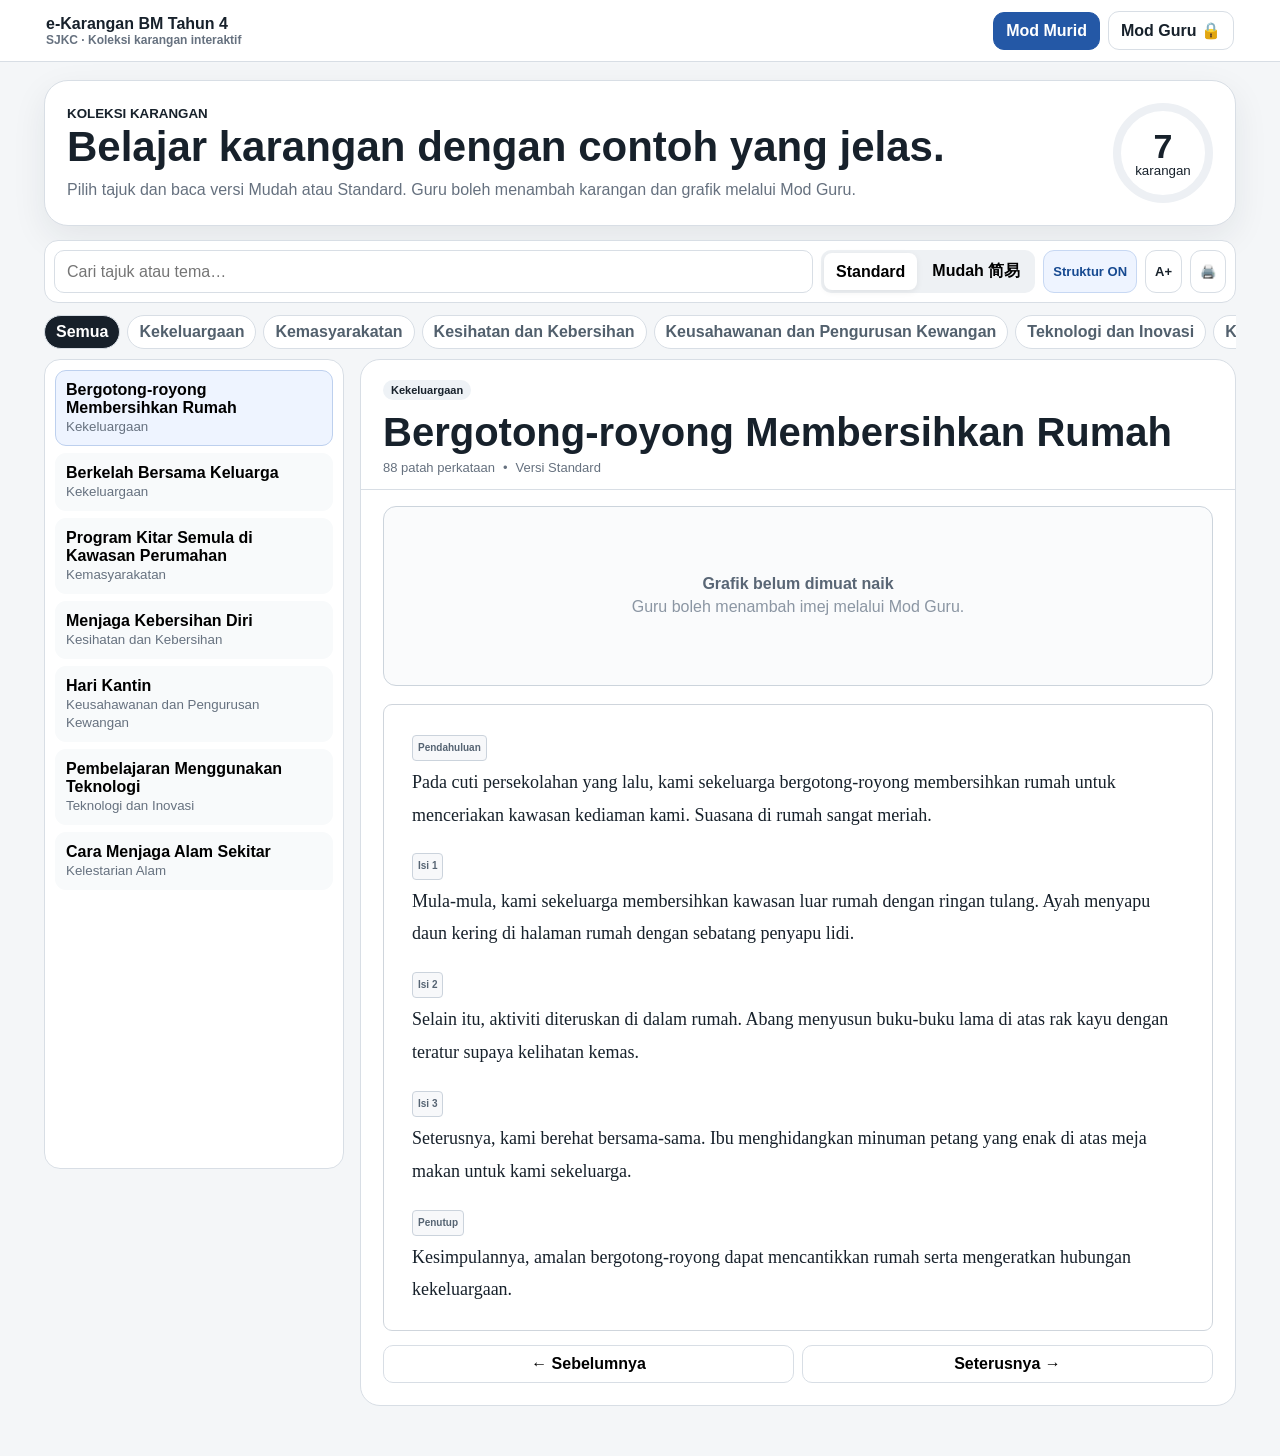
==== commit 27a4a181: "Add teacher mode interface to ebook" ====
--- a/ebook/index.html
+++ b/ebook/index.html
@@ -1 +1,42 @@
-<!doctype html><html lang="ms"><head><meta charset="utf-8"><meta name="viewport" content="width=device-width,initial-scale=1"><title>e-Karangan BM Tahun 4 SJKC</title><style>:root{--fs:18px;--line:#d8dee6;--ink:#18212b;--mut:#66717f;--blue:#2458a6}*{box-sizing:border-box}body{margin:0;background:#f4f6f8;color:var(--ink);font-family:Arial,sans-serif;line-height:1.55}button,input{font:inherit}button{cursor:pointer}header{position:sticky;top:0;z-index:5;background:#fff;border-bottom:1px solid var(--line)}.head,main{max-width:1150px;margin:auto}.head{padding:11px 15px;display:flex;justify-content:space-between;align-items:center}.brand{font-weight:800}.brand small{display:block;color:var(--mut);font-size:12px}.head button,.bar button,.nav button{border:1px solid var(--line);background:#fff;border-radius:10px;padding:8px 11px}.head button{margin-left:5px}main{padding:18px 14px 45px}.hero,.bar,aside,article{background:#fff;border:1px solid var(--line);border-radius:18px}.hero{padding:22px;margin-bottom:12px}.hero h1{margin:0 0 7px;font-size:clamp(28px,4vw,40px)}.hero p{margin:0;color:var(--mut)}.bar{padding:9px;margin-bottom:12px;display:flex;gap:8px;flex-wrap:wrap}.bar input{flex:1;min-width:200px;border:1px solid var(--line);border-radius:10px;padding:9px}.bar .on{background:#18212b;color:#fff}.themes{display:flex;gap:7px;overflow:auto;margin-bottom:10px}.themes button{white-space:nowrap;border:1px solid var(--line);background:#fff;border-radius:999px;padding:6px 10px}.themes .on{background:#18212b;color:#fff}.layout{display:grid;grid-template-columns:285px 1fr;gap:15px}aside{padding:9px;max-height:calc(100vh - 85px);overflow:auto;position:sticky;top:70px}.item{width:100%;text-align:left;border:1px solid transparent;background:#f8fafb;border-radius:10px;padding:10px;margin-bottom:7px}.item.on{background:#edf4ff;border-color:#bfd2ef}.item b{display:block}.item small{color:var(--mut)}article{overflow:hidden}.cover{padding:20px 22px 12px;border-bottom:1px solid var(--line)}.badge{display:inline-block;background:#eef2f6;border-radius:999px;padding:4px 8px;font-size:11px;font-weight:800}.cover h2{font-size:clamp(26px,4vw,38px);line-height:1.1;margin:9px 0 5px}.sub{color:var(--mut);font-size:13px}.sub button{border:0;background:none;color:var(--blue);font-weight:700}figure{margin:0;padding:16px 22px 0}figure img{display:block;width:100%;max-height:470px;object-fit:contain;border:1px solid #ccd3da;border-radius:10px;background:#fff}.paper{margin:16px 22px 0;border:1px solid #cfd5dc;border-radius:8px;padding:22px 26px;font-family:Georgia,'Times New Roman',serif;font-size:var(--fs);line-height:1.8}.paper p{margin:0 0 15px;padding-left:11px;border-left:3px solid #e5e9ee}.paper p:last-child{margin:0}.label{font:800 10px Arial,sans-serif;display:inline-block;border:1px solid #ccd4dc;border-radius:4px;background:#f7f8fa;padding:3px 5px;color:#566473}body.no-structure .paper p{border-left:0;padding-left:0}body.no-structure .label{display:none}.learn{display:grid;grid-template-columns:1fr 1.4fr;gap:12px;padding:16px 22px}.card{border:1px solid var(--line);background:#fbfcfd;border-radius:12px;padding:13px}.card h3{margin:0 0 8px;font-size:15px}.vocab{display:grid;grid-template-columns:1fr 1fr;gap:6px}.vocab div{border-bottom:1px dotted #ccd3da;padding:4px 0}.vocab span{color:var(--mut);font-size:13px;margin-left:5px}.nav{display:grid;grid-template-columns:1fr auto 1fr;gap:8px;padding:8px 22px 20px}.done{background:#246643!important;color:#fff!important}body.big{--fs:21px}@media(max-width:820px){.layout{grid-template-columns:1fr}aside{position:static;max-height:none;display:grid;grid-template-columns:1fr 1fr;gap:7px}.item{margin:0}.learn{grid-template-columns:1fr}}@media(max-width:570px){main{padding:9px 7px 28px}.hero{padding:16px}aside{grid-template-columns:1fr}.cover{padding:17px 12px 10px}figure{padding:10px 7px 0}.paper{margin:10px 7px 0;padding:15px;line-height:1.7}.learn{padding:11px 7px}.vocab{grid-template-columns:1fr}.nav{padding:8px 7px 15px;grid-template-columns:1fr 1fr}#done{grid-column:1/-1;grid-row:1}}@media print{@page{size:A4 portrait;margin:12mm}header,.hero,.bar,.themes,aside,.sub,.nav{display:none!important}main{padding:0}.layout{display:block}article{border:0}.cover{padding:0;border:0}.cover h2{text-align:center;font-size:20pt}figure{padding:4px 0 8px}figure img{max-height:88mm}.paper{margin:0;padding:0;border:0;font-size:12pt;line-height:1.55}.paper p{border:0;padding:0}.learn{padding:10px 0 0;grid-template-columns:1fr 1fr}}</style></head><body><header><div class="head"><div class="brand">e-Karangan BM Tahun 4<small>SJKC · Koleksi mengikut tema</small></div><div><button id="font">A+</button><button id="print">🖨️</button></div></div></header><main><section class="hero"><h1>Belajar karangan dengan grafik dan struktur yang jelas.</h1><p>Pilih tajuk, baca versi mudah atau standard dan ulang kaji kosa kata BM–中文.</p></section><div class="bar"><input id="search" placeholder="Cari tajuk atau tema…"><button id="std" class="on">Standard</button><button id="easy">Mudah 简易</button><button id="structure">Struktur ON</button></div><div id="themes" class="themes"></div><div class="layout"><aside id="list"></aside><article><div class="cover"><span id="theme" class="badge"></span><h2 id="title"></h2><div class="sub"><span id="wc"></span> · <button id="copy">🔗 Salin pautan</button></div></div><figure><img id="img" alt=""></figure><section id="paper" class="paper"></section><section class="learn"><div class="card"><h3>Peribahasa / Frasa</h3><b id="phrase"></b><div id="note"></div></div><div class="card"><h3>Perbendaharaan Kata 词汇</h3><div id="vocab" class="vocab"></div></div></section><div class="nav"><button id="prev">← Sebelumnya</button><button id="done">✓ Tandakan sudah baca</button><button id="next">Seterusnya →</button></div></article></div></main><script>const E=[{id:'gotong',theme:'Kekeluargaan',title:'Bergotong-royong Membersihkan Rumah',image:'images/gotong.svg',phrase:'ringan tulang',note:'Rajin membantu dan bekerja.',vocab:[['bergotong-royong','齐心合作'],['menceriakan','美化'],['menyapu','扫'],['mengeratkan','加强关系']],standard:['Pada cuti persekolahan yang lalu, kami sekeluarga bergotong-royong membersihkan rumah untuk menceriakan kawasan kediaman kami. Suasana di rumah sangat meriah.','Mula-mula, kami sekeluarga membersihkan kawasan luar rumah dengan ringan tulang. Ayah menyapu daun kering di halaman rumah dengan sebatang penyapu lidi.','Selain itu, aktiviti diteruskan di dalam rumah. Abang menyusun buku-buku lama di atas rak kayu dengan teratur supaya kelihatan kemas.','Seterusnya, kami berehat bersama-sama. Ibu menghidangkan minuman petang yang enak di atas meja makan untuk kami sekeluarga.','Kesimpulannya, amalan bergotong-royong dapat mencantikkan rumah serta mengeratkan hubungan kekeluargaan. Saya berasa gembira dapat membantu ibu bapa.'],easy:['Pada cuti sekolah, keluarga saya membersihkan rumah bersama-sama.','Mula-mula, ayah menyapu daun kering di halaman rumah.','Selain itu, abang menyusun buku di atas rak.','Seterusnya, ibu menyediakan minuman untuk kami.','Kesimpulannya, rumah menjadi bersih dan kami berasa gembira.']},{id:'berkelah',theme:'Kekeluargaan',title:'Berkelah Bersama Keluarga',image:'images/berkelah.svg',phrase:'ringan tulang',note:'Rajin membantu tanpa disuruh berkali-kali.',vocab:[['berkelah','野餐'],['but kereta','汽车后备箱'],['tikar mengkuang','草席'],['pesisir pantai','海滩边']],standard:['Pada hari Ahad yang lalu, ayah membawa kami sekeluarga berkelah di tepi pantai untuk merehatkan minda. Kami berasa sangat teruja.','Mula-mula, kami menurunkan barang-barang daripada but kereta dengan ringan tulang. Ayah membentangkan tikar mengkuang di bawah pokok yang rendang.','Selain itu, saya membina sebuah istana pasir yang cantik di pesisir pantai bersama adik tersayang.','Seterusnya, kami berehat sambil mengisi perut yang lapar. Ibu menghidangkan mi goreng yang lazat di atas tikar untuk dinikmati bersama-sama.','Kesimpulannya, perkelahan ini dapat mengeratkan hubungan antara ahli keluarga. Saya berasa gembira dapat meluangkan masa bersama keluarga.'],easy:['Pada hari Ahad, keluarga saya berkelah di tepi pantai.','Mula-mula, kami menurunkan barang dari kereta. Ayah membentangkan tikar.','Selain itu, saya dan adik membina istana pasir.','Seterusnya, ibu menyediakan mi goreng untuk kami makan.','Kesimpulannya, kami berasa gembira dapat berkelah bersama.']},{id:'kitar',theme:'Kemasyarakatan',title:'Program Kitar Semula di Kawasan Perumahan',image:'images/kitar.svg',phrase:'ringan tulang',note:'Rajin membantu dalam sesuatu pekerjaan.',vocab:[['kitar semula','回收'],['mengasingkan','分类'],['tempat pengumpulan','收集处'],['alam sekitar','环境']],standard:['Pada hari Ahad yang lalu, penduduk di kawasan perumahan saya menyertai program kitar semula. Program ini diadakan pada waktu pagi.','Mula-mula, penduduk membawa barang kitar semula seperti kertas, botol plastik dan tin minuman. Mereka datang ke tempat pengumpulan dengan gembira.','Selain itu, saya dan keluarga membantu mengasingkan barang-barang tersebut. Kami bekerjasama dengan ringan tulang.','Seterusnya, program ini dapat menjaga kebersihan kawasan perumahan. Penduduk juga dapat belajar mencintai alam sekitar.','Kesimpulannya, saya berasa seronok kerana dapat menyertai program ini. Saya berharap program seperti ini akan diadakan lagi.'],easy:['Pada hari Ahad, kawasan rumah saya mengadakan program kitar semula.','Mula-mula, penduduk membawa kertas, botol plastik dan tin.','Selain itu, saya membantu mengasingkan barang-barang tersebut.','Seterusnya, kawasan perumahan menjadi lebih bersih.','Kesimpulannya, saya gembira dapat menjaga alam sekitar.']},{id:'kebersihan',theme:'Kesihatan dan Kebersihan',title:'Menjaga Kebersihan Diri',image:'images/kebersihan.svg',phrase:'Kebersihan membawa kesihatan.',note:'Frasa mudah tentang kepentingan kebersihan.',vocab:[['kebersihan','卫生'],['menggosok gigi','刷牙'],['kerosakan gigi','牙齿损坏'],['kuman','细菌']],standard:['Kita perlu menjaga kebersihan diri supaya badan sentiasa bersih dan sihat. Kita juga akan berasa lebih selesa ketika belajar dan bermain.','Mula-mula, kita perlu menggosok gigi sekurang-kurangnya dua kali sehari. Gigi yang bersih dapat mengelakkan kerosakan gigi.','Selain itu, kita perlu mandi setiap hari menggunakan sabun. Mandi dapat membersihkan kotoran pada badan.','Seterusnya, kita perlu mencuci tangan dengan sabun sebelum makan. Tangan yang bersih dapat mengelakkan kuman.','Kesimpulannya, kita mesti menjaga kebersihan diri setiap hari supaya sentiasa sihat dan ceria.'],easy:['Kita mesti menjaga kebersihan diri supaya badan sihat.','Mula-mula, kita perlu menggosok gigi setiap hari.','Selain itu, kita perlu mandi dengan sabun.','Seterusnya, kita perlu mencuci tangan sebelum makan.','Kesimpulannya, badan yang bersih menjadikan kita sihat dan ceria.']},{id:'kantin',theme:'Keusahawanan dan Pengurusan Kewangan',title:'Hari Kantin',image:'images/kantin.svg',phrase:'sedikit-sedikit, lama-lama menjadi bukit',note:'Simpanan sedikit boleh menjadi banyak jika dilakukan berterusan.',vocab:[['gerai jualan','摊位'],['pelanggan','顾客'],['baki wang','找钱；余额'],['berjimat','节省']],standard:['Pada hari Sabtu yang lalu, sekolah saya mengadakan Hari Kantin. Sejak awal pagi, suasana sekolah sangat meriah dengan pelbagai gerai jualan.','Mula-mula, saya membantu guru menyusun makanan dan minuman di gerai. Saya juga melayan pelanggan dengan mesra dan sopan.','Selain itu, saya belajar mengira wang ketika menerima bayaran daripada pelanggan. Saya memastikan baki wang dipulangkan dengan betul.','Seterusnya, hasil jualan disimpan dengan cermat. Guru mengingatkan kami supaya berjimat kerana sedikit-sedikit, lama-lama menjadi bukit.','Kesimpulannya, Hari Kantin memberikan pengalaman yang menarik. Saya belajar berniaga, mengurus wang dan bekerjasama dengan rakan-rakan.'],easy:['Pada hari Sabtu, sekolah saya mengadakan Hari Kantin.','Mula-mula, saya membantu menjual makanan dan minuman.','Selain itu, saya belajar mengira wang dan memberi baki.','Seterusnya, kami menyimpan wang hasil jualan dengan baik.','Kesimpulannya, saya belajar cara berniaga dan mengurus wang.']},{id:'teknologi',theme:'Sains, Teknologi dan Inovasi',title:'Pembelajaran Menggunakan Teknologi',image:'images/teknologi.svg',phrase:'usaha tangga kejayaan',note:'Kejayaan dapat dicapai melalui usaha bersungguh-sungguh.',vocab:[['teknologi','科技'],['projektor','投影仪'],['maklumat','资料'],['dalam talian','在线']],standard:['Pada masa kini, teknologi banyak digunakan di sekolah. Teknologi membantu murid belajar dengan lebih mudah dan menjadikan pelajaran lebih menarik.','Mula-mula, guru menggunakan komputer dan projektor semasa mengajar. Murid dapat melihat gambar dan video dengan jelas.','Selain itu, murid boleh menggunakan tablet atau komputer untuk mencari maklumat. Murid juga boleh membuat latihan dalam talian.','Seterusnya, murid boleh menjawab kuiz menggunakan teknologi. Aktiviti ini menjadikan pembelajaran lebih seronok.','Kesimpulannya, teknologi banyak membantu kita belajar. Kita mesti menggunakannya dengan baik kerana usaha tangga kejayaan.'],easy:['Teknologi banyak digunakan di sekolah pada masa kini.','Mula-mula, guru menggunakan komputer dan projektor untuk mengajar.','Selain itu, murid boleh mencari maklumat menggunakan tablet.','Seterusnya, murid boleh menjawab kuiz dalam talian.','Kesimpulannya, teknologi membantu kita belajar dengan lebih mudah.']},{id:'alam',theme:'Kelestarian Alam',title:'Cara Menjaga Alam Sekitar',image:'images/alam.svg',phrase:'Alam bersih, hidup sihat.',note:'Frasa ringkas tentang kepentingan alam sekitar.',vocab:[['alam sekitar','环境'],['mencemarkan','污染'],['menanam pokok','种树'],['nyaman','舒适']],standard:['Kita perlu menjaga alam sekitar supaya kawasan tempat tinggal sentiasa bersih dan indah. Alam sekitar yang bersih juga menjadikan hidup kita lebih sihat.','Mula-mula, kita perlu membuang sampah ke dalam tong sampah. Sikap ini dapat menjaga kebersihan kawasan sekeliling.','Selain itu, kita tidak boleh membakar sampah secara terbuka. Asap daripada pembakaran boleh mencemarkan udara.','Seterusnya, kita perlu menanam pokok di kawasan rumah atau sekolah. Pokok dapat mencantikkan kawasan dan menyegarkan udara.','Kesimpulannya, kita mesti menjaga alam sekitar setiap hari. Kita hendaklah bekerjasama supaya alam sekitar sentiasa bersih dan nyaman.'],easy:['Kita perlu menjaga alam sekitar supaya sentiasa bersih.','Mula-mula, kita perlu membuang sampah ke dalam tong sampah.','Selain itu, kita tidak boleh membakar sampah.','Seterusnya, kita boleh menanam pokok di rumah atau sekolah.','Kesimpulannya, alam yang bersih menjadikan hidup kita lebih sihat.']}];const L=['Pendahuluan','Isi 1','Isi 2','Isi 3','Penutup'],$=x=>document.getElementById(x);let mode='standard',filter='Semua',q='',id=location.hash.slice(1)||E[0].id,structure=true,read=new Set(JSON.parse(localStorage.getItem('ebook-read')||'[]'));const esc=s=>String(s).replace(/[&<>"']/g,m=>({'&':'&amp;','<':'&lt;','>':'&gt;','"':'&quot;',"'":'&#39;'}[m]));function active(){return E.find(e=>e.id===id)||E[0]}function list(){let z=q.toLowerCase();return E.filter(e=>(filter==='Semua'||e.theme===filter)&&(!z||(e.title+' '+e.theme).toLowerCase().includes(z)))}function renderThemes(){let t=['Semua',...new Set(E.map(e=>e.theme))];$('themes').innerHTML=t.map(x=>`<button class="${x===filter?'on':''}" data-t="${esc(x)}">${esc(x)}</button>`).join('');$('themes').querySelectorAll('button').forEach(b=>b.onclick=()=>{filter=b.dataset.t;renderThemes();renderList()})}function renderList(){$('list').innerHTML=list().map(e=>`<button class="item ${e.id===id?'on':''}" data-id="${e.id}"><b>${esc(e.title)}</b><small>${esc(e.theme)}${read.has(e.id)?' · ✓ dibaca':''}</small></button>`).join('')||'<p>Tiada tajuk ditemui.</p>';$('list').querySelectorAll('.item').forEach(b=>b.onclick=()=>select(b.dataset.id,true))}function render(){let e=active(),p=e[mode];$('theme').textContent=e.theme;$('title').textContent=e.title;$('wc').textContent=p.join(' ').trim().split(/\s+/).length+' patah perkataan';$('img').src=e.image;$('img').alt='Grafik '+e.title;$('paper').innerHTML=p.map((x,i)=>`<p><span class="label">${L[i]}</span><br>${esc(x)}</p>`).join('');$('phrase').textContent=e.phrase;$('note').textContent=e.note;$('vocab').innerHTML=e.vocab.map(v=>`<div><b>${esc(v[0])}</b><span>${esc(v[1])}</span></div>`).join('');$('done').classList.toggle('done',read.has(e.id));$('done').textContent=read.has(e.id)?'✓ Sudah dibaca':'✓ Tandakan sudah baca';let i=E.findIndex(x=>x.id===id);$('prev').disabled=i===0;$('next').disabled=i===E.length-1;document.title=e.title+' · e-Karangan BM Tahun 4'}function select(x,s){id=E.some(e=>e.id===x)?x:E[0].id;history.replaceState(null,'','#'+id);renderList();render();if(s)document.querySelector('article').scrollIntoView({behavior:'smooth'})}$('search').oninput=e=>{q=e.target.value;renderList()};$('std').onclick=()=>{mode='standard';$('std').classList.add('on');$('easy').classList.remove('on');render()};$('easy').onclick=()=>{mode='easy';$('easy').classList.add('on');$('std').classList.remove('on');render()};$('structure').onclick=()=>{structure=!structure;document.body.classList.toggle('no-structure',!structure);$('structure').textContent='Struktur '+(structure?'ON':'OFF')};$('font').onclick=()=>{document.body.classList.toggle('big');$('font').textContent=document.body.classList.contains('big')?'A−':'A+'};$('print').onclick=()=>print();$('copy').onclick=async()=>{try{await navigator.clipboard.writeText(location.href);alert('Pautan disalin.')}catch{}};$('done').onclick=()=>{read.has(id)?read.delete(id):read.add(id);localStorage.setItem('ebook-read',JSON.stringify([...read]));renderList();render()};$('prev').onclick=()=>{let i=E.findIndex(x=>x.id===id);if(i>0)select(E[i-1].id,true)};$('next').onclick=()=>{let i=E.findIndex(x=>x.id===id);if(i<E.length-1)select(E[i+1].id,true)};renderThemes();select(id,false);</script></body></html>+<!doctype html>
+<html lang="ms">
+<head>
+<meta charset="utf-8">
+<meta name="viewport" content="width=device-width,initial-scale=1">
+<title>e-Karangan BM Tahun 4 SJKC</title>
+<link rel="stylesheet" href="app.css">
+</head>
+<body>
+<header><div class="head"><div class="brand">e-Karangan BM Tahun 4<small>SJKC · Koleksi karangan interaktif</small></div><div class="head-actions"><button id="studentModeBtn" class="btn primary">Mod Murid</button><button id="teacherModeBtn" class="btn">Mod Guru 🔒</button></div></div></header>
+<main>
+<section id="studentView">
+  <section class="hero"><div><small><b>KOLEKSI KARANGAN</b></small><h1>Belajar karangan dengan contoh yang jelas.</h1><p>Pilih tajuk dan baca versi Mudah atau Standard. Guru boleh menambah karangan dan grafik melalui Mod Guru.</p></div><div class="count"><b id="essayCount">0</b><small>karangan</small></div></section>
+  <div class="toolbar"><input id="searchInput" placeholder="Cari tajuk atau tema…"><div class="seg"><button id="standardBtn" class="on">Standard</button><button id="easyBtn">Mudah 简易</button></div><button id="structureBtn" class="btn soft small">Struktur ON</button><button id="fontBtn" class="btn small">A+</button><button id="printBtn" class="btn small">🖨️</button></div>
+  <div id="themeBar" class="themes"></div>
+  <div class="student-grid"><aside id="essayList" class="essay-list"></aside><article><div class="cover"><span id="essayTheme" class="badge"></span><h2 id="essayTitle"></h2><div class="meta"><span id="wordCount"></span><span>•</span><span id="versionInfo"></span></div></div><div id="imageWrap" class="image-wrap"></div><section id="essayPaper" class="paper"></section><div class="nav"><button id="prevBtn">← Sebelumnya</button><button id="nextBtn">Seterusnya →</button></div></article></div>
+</section>
+
+<section id="teacherView" class="hidden">
+  <div class="teacher-shell">
+    <aside class="teacher-side"><div class="teacher-top"><button id="newEssayBtn" class="btn primary small">＋ Karangan Baharu</button><button id="exportBtn" class="btn small">Export</button><label class="btn small" style="cursor:pointer">Import<input id="importInput" type="file" accept="application/json" hidden></label></div><div class="teacher-note">Data guru disimpan pada pelayar ini. Export fail JSON sebagai salinan sandaran.</div><div id="teacherList" class="teacher-list"></div></aside>
+    <section class="teacher-editor"><h2>Editor Karangan</h2><div class="teacher-note">Isi sekurang-kurangnya satu versi. Jika versi Mudah atau Standard kosong, sistem akan menjana draf automatik untuk versi yang hilang. Guru masih boleh menyunting draf sebelum menyimpan.</div>
+      <div class="form-grid">
+        <div class="field"><label>Tajuk</label><input id="fTitle" placeholder="Contoh: Hari Kantin"></div>
+        <div class="field"><label>Tema</label><input id="fTheme" placeholder="Contoh: Keusahawanan dan Pengurusan Kewangan"></div>
+        <div class="field full"><label>Grafik / Imej</label><div class="image-upload"><input id="fImage" type="file" accept="image/*"><div class="teacher-note">Imej akan disimpan dalam data eBook pada pelayar. Disyorkan JPG/PNG/WebP bawah 2 MB.</div><div id="imagePreview" class="image-preview"><span style="color:#8b96a3">Tiada imej dipilih</span></div><button id="removeImageBtn" type="button" class="btn danger small" style="margin-top:8px">Buang Imej</button></div></div>
+        <div class="field"><label>Versi Mudah</label><textarea id="fEasy" placeholder="Ayat pendek dan mudah untuk murid lemah. Pisahkan perenggan dengan satu baris kosong."></textarea><div id="easyAuto" class="auto-box hidden">Versi Mudah ini dijana secara automatik. Semak dan ubah jika perlu.</div></div>
+        <div class="field"><label>Versi Standard</label><textarea id="fStandard" placeholder="Karangan standard sekitar 80–100 patah perkataan. Pisahkan perenggan dengan satu baris kosong."></textarea><div id="standardAuto" class="auto-box hidden">Versi Standard ini dijana secara automatik. Semak dan ubah jika perlu.</div></div>
+      </div>
+      <div class="editor-actions"><button id="generateMissingBtn" class="btn soft">Jana Versi Yang Hilang</button><button id="previewStudentBtn" class="btn">Pratonton Murid</button><button id="saveEssayBtn" class="btn primary">Simpan Karangan</button><button id="deleteEssayBtn" class="btn danger">Padam</button></div>
+      <div id="editorStatus" class="status"></div>
+    </section>
+  </div>
+</section>
+</main>
+
+<div id="pinModal" class="modal"><div class="modal-card"><h3>Mod Guru</h3><p>Masukkan PIN guru.</p><input id="pinInput" type="password" inputmode="numeric" maxlength="8" placeholder="••••"><div class="modal-actions"><button id="pinCancel" class="btn">Batal</button><button id="pinOk" class="btn primary">Masuk</button></div><div id="pinStatus" class="status bad"></div></div></div>
+<div id="toast" class="toast"></div>
+<script src="data.js"></script>
+<script src="app.js"></script>
+</body>
+</html>
--- a/ebook/app.css
+++ b/ebook/app.css
@@ -0,0 +1,9 @@
+:root{--bg:#f4f6f8;--card:#fff;--ink:#17212b;--mut:#66717f;--line:#d8dee5;--blue:#2458a6;--blue2:#eef4ff;--green:#176b45;--red:#a52b2b;--shadow:0 12px 34px rgba(27,39,51,.08);--radius:18px;--essay:18px}
+*{box-sizing:border-box}body{margin:0;background:var(--bg);color:var(--ink);font-family:Arial,"Noto Sans SC",sans-serif}button,input,textarea,select{font:inherit}button{cursor:pointer}.hidden{display:none!important}
+header{position:sticky;top:0;z-index:30;background:rgba(255,255,255,.96);border-bottom:1px solid var(--line);backdrop-filter:blur(8px)}.head{max-width:1220px;margin:auto;padding:11px 16px;display:flex;justify-content:space-between;gap:12px;align-items:center}.brand{font-weight:900}.brand small{display:block;font-weight:600;color:var(--mut);font-size:12px}.head-actions{display:flex;gap:8px;align-items:center}.btn{border:1px solid var(--line);background:#fff;border-radius:11px;padding:9px 12px;font-weight:800;color:var(--ink)}.btn.primary{background:var(--blue);color:#fff;border-color:var(--blue)}.btn.soft{background:var(--blue2);color:#174a91;border-color:#c7d8f3}.btn.good{background:#eef9f3;color:var(--green);border-color:#bfdecf}.btn.danger{background:#fff3f3;color:var(--red);border-color:#efc6c6}.btn.small{padding:7px 9px;font-size:13px}
+main{max-width:1220px;margin:auto;padding:18px 14px 50px}.hero{background:#fff;border:1px solid var(--line);border-radius:24px;padding:22px;box-shadow:var(--shadow);display:flex;justify-content:space-between;gap:16px;align-items:center}.hero h1{margin:2px 0 8px;font-size:clamp(28px,4vw,42px);line-height:1.08}.hero p{margin:0;color:var(--mut);line-height:1.6}.count{min-width:100px;height:100px;border-radius:50%;border:8px solid #edf0f4;display:grid;place-content:center;text-align:center}.count b{font-size:34px;line-height:1}.toolbar{display:flex;gap:8px;flex-wrap:wrap;margin:14px 0 10px;background:#fff;border:1px solid var(--line);border-radius:14px;padding:9px}.toolbar input{flex:1;min-width:220px;border:1px solid var(--line);border-radius:10px;padding:10px 12px}.seg{display:flex;gap:3px;background:#eef1f4;border-radius:10px;padding:3px}.seg button{border:0;background:transparent;padding:8px 12px;border-radius:8px;font-weight:800}.seg button.on{background:#fff;box-shadow:0 2px 7px #0001}.themes{display:flex;gap:7px;overflow:auto;padding:2px 0 10px}.themes button{white-space:nowrap;border:1px solid var(--line);background:#fff;border-radius:999px;padding:7px 11px;font-weight:800;color:#52606d}.themes button.on{background:#17202a;color:#fff}
+.student-grid{display:grid;grid-template-columns:300px 1fr;gap:16px}.essay-list{background:#fff;border:1px solid var(--line);border-radius:16px;padding:10px;position:sticky;top:74px;max-height:calc(100vh - 90px);overflow:auto}.essay-item{width:100%;text-align:left;border:1px solid transparent;background:#f8fafb;border-radius:11px;padding:10px;margin-bottom:7px}.essay-item.on{background:#eef4ff;border-color:#bdd0ee}.essay-item b{display:block}.essay-item small{color:var(--mut)}article{background:#fff;border:1px solid var(--line);border-radius:20px;overflow:hidden}.cover{padding:20px 22px 14px;border-bottom:1px solid var(--line)}.badge{display:inline-block;padding:4px 8px;background:#eef2f6;border-radius:999px;font-size:11px;font-weight:900}.cover h2{margin:10px 0 5px;font-size:clamp(27px,4vw,40px);line-height:1.12}.meta{display:flex;gap:8px;flex-wrap:wrap;color:var(--mut);font-size:13px}.image-wrap{margin:16px 22px 0;border:1px solid #ccd4dc;border-radius:13px;background:#fafbfc;min-height:180px;display:grid;place-items:center;overflow:hidden}.image-wrap img{width:100%;max-height:500px;object-fit:contain;display:block}.image-placeholder{text-align:center;color:#8b96a3;padding:38px 16px}.image-placeholder b{display:block;color:#596675;margin-bottom:5px}.paper{margin:18px 22px 0;border:1px solid #cfd5dc;border-radius:9px;padding:24px 28px;font-family:Georgia,"Times New Roman",serif;font-size:var(--essay);line-height:1.82}.paper p{margin:0 0 16px}.paper p:last-child{margin-bottom:0}.structure-label{display:inline-block;font-family:Arial,sans-serif;font-size:10px;border:1px solid #cbd3dc;background:#f7f8fa;color:#566473;border-radius:4px;padding:3px 5px;margin-bottom:5px;font-weight:900}.nav{display:grid;grid-template-columns:1fr 1fr;gap:8px;padding:14px 22px 22px}.nav button{border:1px solid var(--line);background:#fff;border-radius:10px;padding:9px 12px;font-weight:800}
+.teacher-shell{display:grid;grid-template-columns:330px 1fr;gap:16px}.teacher-side,.teacher-editor{background:#fff;border:1px solid var(--line);border-radius:18px;box-shadow:var(--shadow)}.teacher-side{padding:12px;align-self:start;position:sticky;top:74px}.teacher-top{display:flex;gap:8px;flex-wrap:wrap;margin-bottom:10px}.teacher-list{max-height:62vh;overflow:auto}.teacher-row{border:1px solid var(--line);border-radius:11px;padding:10px;margin-bottom:7px;background:#fafbfc}.teacher-row.on{border-color:#9ebbe5;background:#eef4ff}.teacher-row b{display:block;margin-bottom:3px}.teacher-row small{color:var(--mut)}.teacher-row .row-actions{display:flex;gap:6px;margin-top:8px}.teacher-editor{padding:18px}.teacher-editor h2{margin:0 0 4px}.teacher-note{color:var(--mut);font-size:13px;line-height:1.5;margin-bottom:14px}.form-grid{display:grid;grid-template-columns:1fr 1fr;gap:12px}.field{margin-bottom:12px}.field.full{grid-column:1/-1}.field label{display:block;font-weight:900;margin-bottom:6px}.field input,.field textarea,.field select{width:100%;border:1px solid var(--line);border-radius:11px;padding:11px 12px;background:#fff}.field textarea{min-height:185px;resize:vertical;line-height:1.6}.image-upload{border:1px dashed #aeb9c6;border-radius:13px;padding:12px;background:#fafcff}.image-preview{margin-top:10px;border:1px solid var(--line);border-radius:11px;min-height:150px;display:grid;place-items:center;background:#fff;overflow:hidden}.image-preview img{max-width:100%;max-height:320px;object-fit:contain}.auto-box{background:#fff8e8;border:1px solid #ead59a;border-radius:12px;padding:11px 12px;font-size:13px;color:#6b5520;margin-top:8px}.editor-actions{display:flex;gap:8px;flex-wrap:wrap;margin-top:4px}.status{margin-top:12px;padding:10px 12px;border-radius:11px;display:none}.status.show{display:block}.status.ok{background:#eef9f3;color:#176b45;border:1px solid #bfdecf}.status.bad{background:#fff3f3;color:#922;border:1px solid #efc6c6}
+.modal{position:fixed;inset:0;background:rgba(17,25,35,.55);display:none;align-items:center;justify-content:center;padding:18px;z-index:100}.modal.show{display:flex}.modal-card{width:min(430px,100%);background:#fff;border-radius:20px;padding:20px;box-shadow:0 28px 90px #0004}.modal-card h3{margin:0 0 8px}.modal-card p{color:var(--mut);line-height:1.5}.modal-card input{width:100%;border:1px solid var(--line);border-radius:10px;padding:12px;text-align:center;font-size:20px;letter-spacing:.2em}.modal-actions{display:flex;gap:8px;margin-top:12px}.modal-actions>*{flex:1}.toast{position:fixed;left:50%;bottom:18px;transform:translate(-50%,18px);background:#17202a;color:#fff;border-radius:9px;padding:9px 12px;opacity:0;transition:.2s;z-index:120}.toast.show{opacity:1;transform:translate(-50%,0)}
+body.big{--essay:21px}@media(max-width:900px){.student-grid,.teacher-shell{grid-template-columns:1fr}.essay-list,.teacher-side{position:static;max-height:none}.teacher-list{max-height:none}.form-grid{grid-template-columns:1fr}.field.full{grid-column:auto}}@media(max-width:620px){main{padding:10px 8px 30px}.hero{padding:17px}.count{display:none}.head{padding:9px 10px}.brand small{display:none}.cover{padding:17px 13px 12px}.image-wrap{margin:12px 8px 0}.paper{margin:12px 8px 0;padding:17px 15px;line-height:1.7}.nav{padding:11px 8px 16px}.teacher-editor{padding:14px}.teacher-side{padding:9px}}
+@media print{@page{size:A4 portrait;margin:12mm}header,.hero,.toolbar,.themes,.essay-list,.nav,.toast,.teacher-shell{display:none!important}main{padding:0}.student-grid{display:block}article{border:0}.cover{padding:0 0 8px;border:0}.cover h2{text-align:center;font-size:20pt}.meta{display:none}.image-wrap{margin:5px 0 10px;max-height:90mm}.paper{margin:0;padding:0;border:0;font-size:12pt;line-height:1.6}}
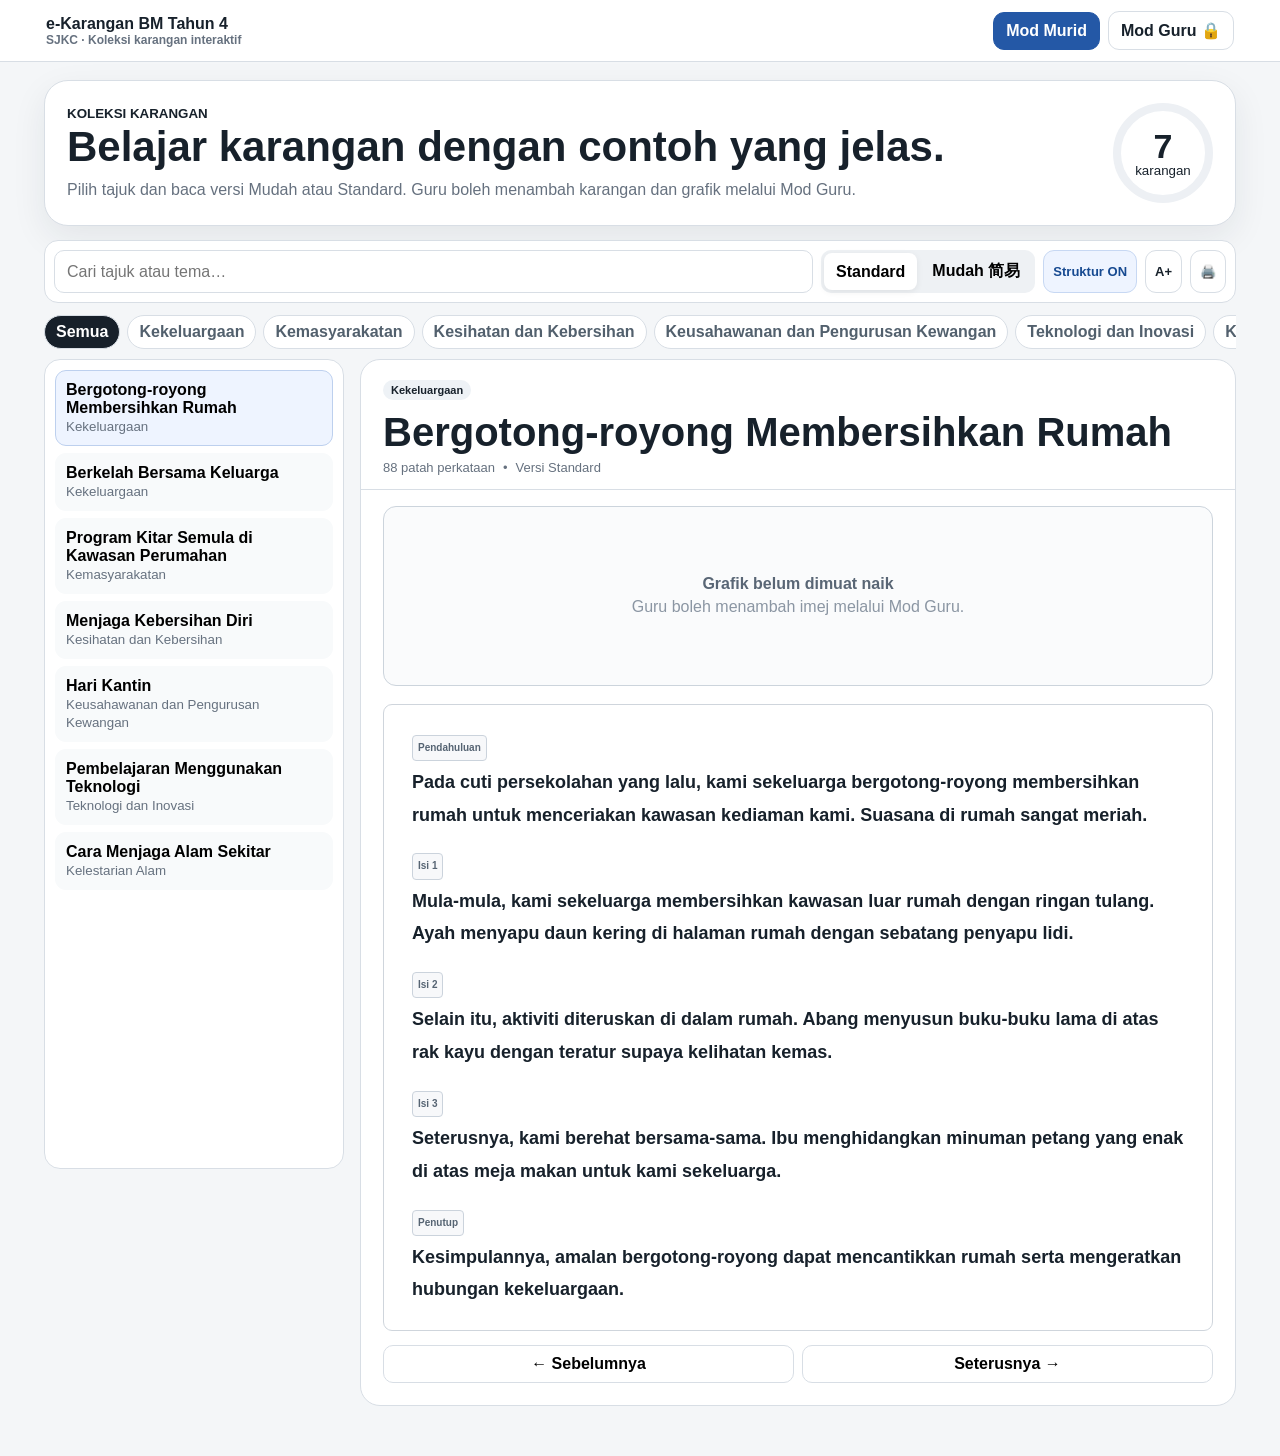
==== commit aa81d4c3: "Connect e-Karangan frontend to cloud sync modules" ====
--- a/ebook/index.html
+++ b/ebook/index.html
@@ -18,12 +18,12 @@
 
 <section id="teacherView" class="hidden">
   <div class="teacher-shell">
-    <aside class="teacher-side"><div class="teacher-top"><button id="newEssayBtn" class="btn primary small">＋ Karangan Baharu</button><button id="exportBtn" class="btn small">Export</button><label class="btn small" style="cursor:pointer">Import<input id="importInput" type="file" accept="application/json" hidden></label></div><div class="teacher-note">Data guru disimpan pada pelayar ini. Export fail JSON sebagai salinan sandaran.</div><div id="teacherList" class="teacher-list"></div></aside>
+    <aside class="teacher-side"><div class="teacher-top"><button id="newEssayBtn" class="btn primary small">＋ Karangan Baharu</button><button id="exportBtn" class="btn small">Export</button><label class="btn small" style="cursor:pointer">Import<input id="importInput" type="file" accept="application/json" hidden></label></div><div class="teacher-note">Apabila cloud aktif, simpan/edit/padam akan diselaraskan melalui Google Sheets dan gambar dimuat naik ke Google Drive.</div><div id="teacherList" class="teacher-list"></div></aside>
     <section class="teacher-editor"><h2>Editor Karangan</h2><div class="teacher-note">Isi sekurang-kurangnya satu versi. Jika versi Mudah atau Standard kosong, sistem akan menjana draf automatik untuk versi yang hilang. Guru masih boleh menyunting draf sebelum menyimpan.</div>
       <div class="form-grid">
         <div class="field"><label>Tajuk</label><input id="fTitle" placeholder="Contoh: Hari Kantin"></div>
         <div class="field"><label>Tema</label><input id="fTheme" placeholder="Contoh: Keusahawanan dan Pengurusan Kewangan"></div>
-        <div class="field full"><label>Grafik / Imej</label><div class="image-upload"><input id="fImage" type="file" accept="image/*"><div class="teacher-note">Imej akan disimpan dalam data eBook pada pelayar. Disyorkan JPG/PNG/WebP bawah 2 MB.</div><div id="imagePreview" class="image-preview"><span style="color:#8b96a3">Tiada imej dipilih</span></div><button id="removeImageBtn" type="button" class="btn danger small" style="margin-top:8px">Buang Imej</button></div></div>
+        <div class="field full"><label>Grafik / Imej</label><div class="image-upload"><input id="fImage" type="file" accept="image/*"><div class="teacher-note">JPG/PNG/WebP disyorkan. Imej besar akan dikecilkan secara automatik sebelum dimuat naik ke Drive.</div><div id="imagePreview" class="image-preview"><span style="color:#8b96a3">Tiada imej dipilih</span></div><button id="removeImageBtn" type="button" class="btn danger small" style="margin-top:8px">Buang Imej</button></div></div>
         <div class="field"><label>Versi Mudah</label><textarea id="fEasy" placeholder="Ayat pendek dan mudah untuk murid lemah. Pisahkan perenggan dengan satu baris kosong."></textarea><div id="easyAuto" class="auto-box hidden">Versi Mudah ini dijana secara automatik. Semak dan ubah jika perlu.</div></div>
         <div class="field"><label>Versi Standard</label><textarea id="fStandard" placeholder="Karangan standard sekitar 80–100 patah perkataan. Pisahkan perenggan dengan satu baris kosong."></textarea><div id="standardAuto" class="auto-box hidden">Versi Standard ini dijana secara automatik. Semak dan ubah jika perlu.</div></div>
       </div>
@@ -38,5 +38,7 @@
 <div id="toast" class="toast"></div>
 <script src="data.js"></script>
 <script src="app.js"></script>
+<script src="config.js"></script>
+<script src="cloud.js"></script>
 </body>
 </html>
--- a/ebook/app.css
+++ b/ebook/app.css
@@ -2,7 +2,7 @@
 *{box-sizing:border-box}body{margin:0;background:var(--bg);color:var(--ink);font-family:Arial,"Noto Sans SC",sans-serif}button,input,textarea,select{font:inherit}button{cursor:pointer}.hidden{display:none!important}
 header{position:sticky;top:0;z-index:30;background:rgba(255,255,255,.96);border-bottom:1px solid var(--line);backdrop-filter:blur(8px)}.head{max-width:1220px;margin:auto;padding:11px 16px;display:flex;justify-content:space-between;gap:12px;align-items:center}.brand{font-weight:900}.brand small{display:block;font-weight:600;color:var(--mut);font-size:12px}.head-actions{display:flex;gap:8px;align-items:center}.btn{border:1px solid var(--line);background:#fff;border-radius:11px;padding:9px 12px;font-weight:800;color:var(--ink)}.btn.primary{background:var(--blue);color:#fff;border-color:var(--blue)}.btn.soft{background:var(--blue2);color:#174a91;border-color:#c7d8f3}.btn.good{background:#eef9f3;color:var(--green);border-color:#bfdecf}.btn.danger{background:#fff3f3;color:var(--red);border-color:#efc6c6}.btn.small{padding:7px 9px;font-size:13px}
 main{max-width:1220px;margin:auto;padding:18px 14px 50px}.hero{background:#fff;border:1px solid var(--line);border-radius:24px;padding:22px;box-shadow:var(--shadow);display:flex;justify-content:space-between;gap:16px;align-items:center}.hero h1{margin:2px 0 8px;font-size:clamp(28px,4vw,42px);line-height:1.08}.hero p{margin:0;color:var(--mut);line-height:1.6}.count{min-width:100px;height:100px;border-radius:50%;border:8px solid #edf0f4;display:grid;place-content:center;text-align:center}.count b{font-size:34px;line-height:1}.toolbar{display:flex;gap:8px;flex-wrap:wrap;margin:14px 0 10px;background:#fff;border:1px solid var(--line);border-radius:14px;padding:9px}.toolbar input{flex:1;min-width:220px;border:1px solid var(--line);border-radius:10px;padding:10px 12px}.seg{display:flex;gap:3px;background:#eef1f4;border-radius:10px;padding:3px}.seg button{border:0;background:transparent;padding:8px 12px;border-radius:8px;font-weight:800}.seg button.on{background:#fff;box-shadow:0 2px 7px #0001}.themes{display:flex;gap:7px;overflow:auto;padding:2px 0 10px}.themes button{white-space:nowrap;border:1px solid var(--line);background:#fff;border-radius:999px;padding:7px 11px;font-weight:800;color:#52606d}.themes button.on{background:#17202a;color:#fff}
-.student-grid{display:grid;grid-template-columns:300px 1fr;gap:16px}.essay-list{background:#fff;border:1px solid var(--line);border-radius:16px;padding:10px;position:sticky;top:74px;max-height:calc(100vh - 90px);overflow:auto}.essay-item{width:100%;text-align:left;border:1px solid transparent;background:#f8fafb;border-radius:11px;padding:10px;margin-bottom:7px}.essay-item.on{background:#eef4ff;border-color:#bdd0ee}.essay-item b{display:block}.essay-item small{color:var(--mut)}article{background:#fff;border:1px solid var(--line);border-radius:20px;overflow:hidden}.cover{padding:20px 22px 14px;border-bottom:1px solid var(--line)}.badge{display:inline-block;padding:4px 8px;background:#eef2f6;border-radius:999px;font-size:11px;font-weight:900}.cover h2{margin:10px 0 5px;font-size:clamp(27px,4vw,40px);line-height:1.12}.meta{display:flex;gap:8px;flex-wrap:wrap;color:var(--mut);font-size:13px}.image-wrap{margin:16px 22px 0;border:1px solid #ccd4dc;border-radius:13px;background:#fafbfc;min-height:180px;display:grid;place-items:center;overflow:hidden}.image-wrap img{width:100%;max-height:500px;object-fit:contain;display:block}.image-placeholder{text-align:center;color:#8b96a3;padding:38px 16px}.image-placeholder b{display:block;color:#596675;margin-bottom:5px}.paper{margin:18px 22px 0;border:1px solid #cfd5dc;border-radius:9px;padding:24px 28px;font-family:Georgia,"Times New Roman",serif;font-size:var(--essay);line-height:1.82}.paper p{margin:0 0 16px}.paper p:last-child{margin-bottom:0}.structure-label{display:inline-block;font-family:Arial,sans-serif;font-size:10px;border:1px solid #cbd3dc;background:#f7f8fa;color:#566473;border-radius:4px;padding:3px 5px;margin-bottom:5px;font-weight:900}.nav{display:grid;grid-template-columns:1fr 1fr;gap:8px;padding:14px 22px 22px}.nav button{border:1px solid var(--line);background:#fff;border-radius:10px;padding:9px 12px;font-weight:800}
+.student-grid{display:grid;grid-template-columns:300px 1fr;gap:16px}.essay-list{background:#fff;border:1px solid var(--line);border-radius:16px;padding:10px;position:sticky;top:74px;max-height:calc(100vh - 90px);overflow:auto}.essay-item{width:100%;text-align:left;border:1px solid transparent;background:#f8fafb;border-radius:11px;padding:10px;margin-bottom:7px}.essay-item.on{background:#eef4ff;border-color:#bdd0ee}.essay-item b{display:block}.essay-item small{color:var(--mut)}article{background:#fff;border:1px solid var(--line);border-radius:20px;overflow:hidden}.cover{padding:20px 22px 14px;border-bottom:1px solid var(--line)}.badge{display:inline-block;padding:4px 8px;background:#eef2f6;border-radius:999px;font-size:11px;font-weight:900}.cover h2{margin:10px 0 5px;font-size:clamp(27px,4vw,40px);line-height:1.12}.meta{display:flex;gap:8px;flex-wrap:wrap;color:var(--mut);font-size:13px}.image-wrap{margin:16px 22px 0;border:1px solid #ccd4dc;border-radius:13px;background:#fafbfc;min-height:180px;display:grid;place-items:center;overflow:hidden}.image-wrap img{width:100%;max-height:500px;object-fit:contain;display:block}.image-placeholder{text-align:center;color:#8b96a3;padding:38px 16px}.image-placeholder b{display:block;color:#596675;margin-bottom:5px}.paper{margin:18px 22px 0;border:1px solid #cfd5dc;border-radius:9px;padding:24px 28px;font-family:"Century Gothic","Trebuchet MS",Arial,sans-serif;font-weight:700;font-size:var(--essay);line-height:1.82}.paper p{margin:0 0 16px}.paper p:last-child{margin-bottom:0}.structure-label{display:inline-block;font-family:Arial,sans-serif;font-size:10px;border:1px solid #cbd3dc;background:#f7f8fa;color:#566473;border-radius:4px;padding:3px 5px;margin-bottom:5px;font-weight:900}.nav{display:grid;grid-template-columns:1fr 1fr;gap:8px;padding:14px 22px 22px}.nav button{border:1px solid var(--line);background:#fff;border-radius:10px;padding:9px 12px;font-weight:800}
 .teacher-shell{display:grid;grid-template-columns:330px 1fr;gap:16px}.teacher-side,.teacher-editor{background:#fff;border:1px solid var(--line);border-radius:18px;box-shadow:var(--shadow)}.teacher-side{padding:12px;align-self:start;position:sticky;top:74px}.teacher-top{display:flex;gap:8px;flex-wrap:wrap;margin-bottom:10px}.teacher-list{max-height:62vh;overflow:auto}.teacher-row{border:1px solid var(--line);border-radius:11px;padding:10px;margin-bottom:7px;background:#fafbfc}.teacher-row.on{border-color:#9ebbe5;background:#eef4ff}.teacher-row b{display:block;margin-bottom:3px}.teacher-row small{color:var(--mut)}.teacher-row .row-actions{display:flex;gap:6px;margin-top:8px}.teacher-editor{padding:18px}.teacher-editor h2{margin:0 0 4px}.teacher-note{color:var(--mut);font-size:13px;line-height:1.5;margin-bottom:14px}.form-grid{display:grid;grid-template-columns:1fr 1fr;gap:12px}.field{margin-bottom:12px}.field.full{grid-column:1/-1}.field label{display:block;font-weight:900;margin-bottom:6px}.field input,.field textarea,.field select{width:100%;border:1px solid var(--line);border-radius:11px;padding:11px 12px;background:#fff}.field textarea{min-height:185px;resize:vertical;line-height:1.6}.image-upload{border:1px dashed #aeb9c6;border-radius:13px;padding:12px;background:#fafcff}.image-preview{margin-top:10px;border:1px solid var(--line);border-radius:11px;min-height:150px;display:grid;place-items:center;background:#fff;overflow:hidden}.image-preview img{max-width:100%;max-height:320px;object-fit:contain}.auto-box{background:#fff8e8;border:1px solid #ead59a;border-radius:12px;padding:11px 12px;font-size:13px;color:#6b5520;margin-top:8px}.editor-actions{display:flex;gap:8px;flex-wrap:wrap;margin-top:4px}.status{margin-top:12px;padding:10px 12px;border-radius:11px;display:none}.status.show{display:block}.status.ok{background:#eef9f3;color:#176b45;border:1px solid #bfdecf}.status.bad{background:#fff3f3;color:#922;border:1px solid #efc6c6}
 .modal{position:fixed;inset:0;background:rgba(17,25,35,.55);display:none;align-items:center;justify-content:center;padding:18px;z-index:100}.modal.show{display:flex}.modal-card{width:min(430px,100%);background:#fff;border-radius:20px;padding:20px;box-shadow:0 28px 90px #0004}.modal-card h3{margin:0 0 8px}.modal-card p{color:var(--mut);line-height:1.5}.modal-card input{width:100%;border:1px solid var(--line);border-radius:10px;padding:12px;text-align:center;font-size:20px;letter-spacing:.2em}.modal-actions{display:flex;gap:8px;margin-top:12px}.modal-actions>*{flex:1}.toast{position:fixed;left:50%;bottom:18px;transform:translate(-50%,18px);background:#17202a;color:#fff;border-radius:9px;padding:9px 12px;opacity:0;transition:.2s;z-index:120}.toast.show{opacity:1;transform:translate(-50%,0)}
 body.big{--essay:21px}@media(max-width:900px){.student-grid,.teacher-shell{grid-template-columns:1fr}.essay-list,.teacher-side{position:static;max-height:none}.teacher-list{max-height:none}.form-grid{grid-template-columns:1fr}.field.full{grid-column:auto}}@media(max-width:620px){main{padding:10px 8px 30px}.hero{padding:17px}.count{display:none}.head{padding:9px 10px}.brand small{display:none}.cover{padding:17px 13px 12px}.image-wrap{margin:12px 8px 0}.paper{margin:12px 8px 0;padding:17px 15px;line-height:1.7}.nav{padding:11px 8px 16px}.teacher-editor{padding:14px}.teacher-side{padding:9px}}
